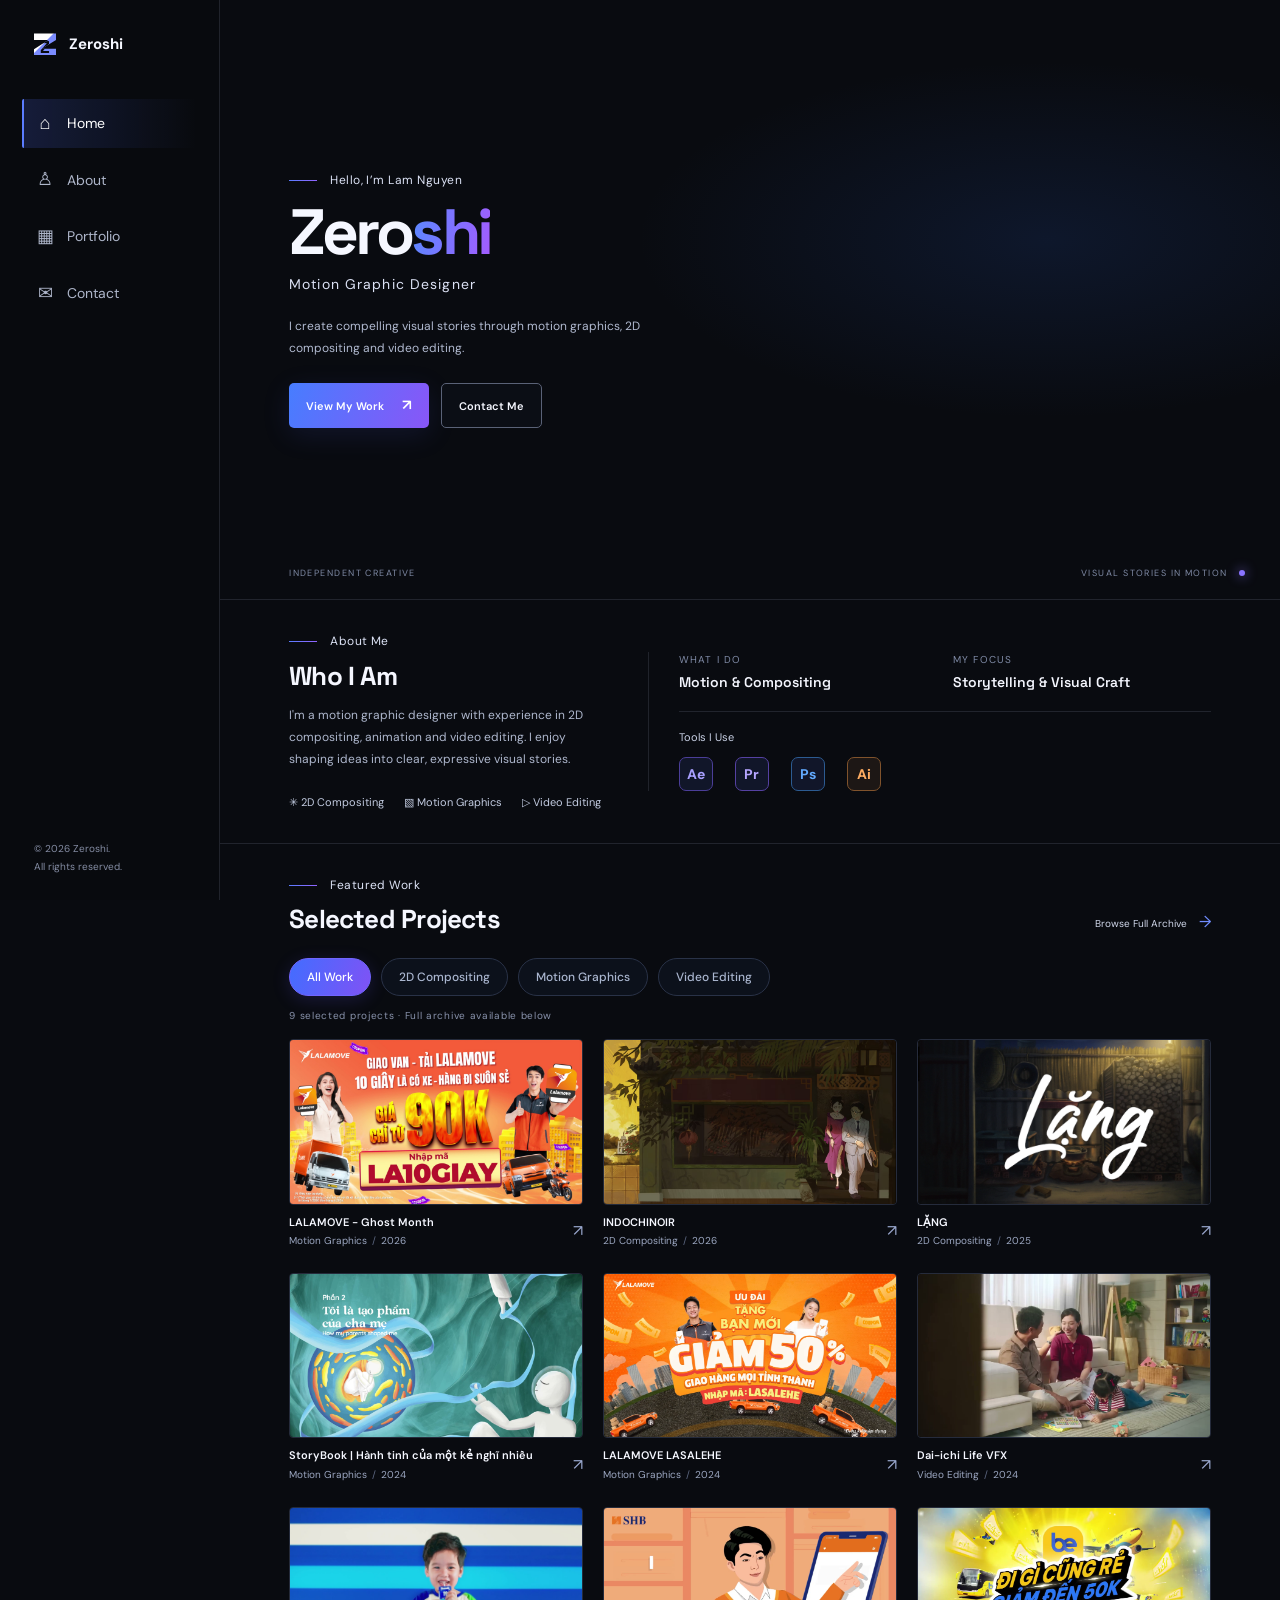
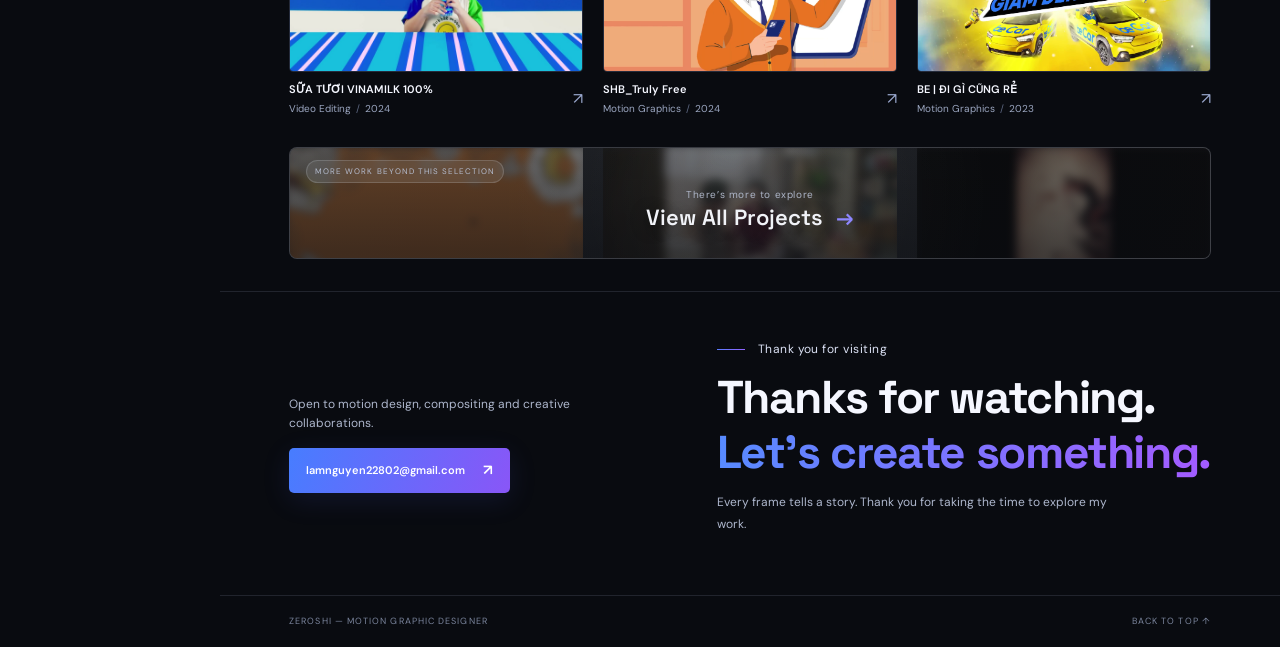
==== index.html @ 68fe48af "Remove cursor agents page-build effect Co-Authored-By: Claude Opus 5.5 <noreply@anthropic.com>" ====
<!DOCTYPE html>
<html lang="en">
<head>
  <meta charset="UTF-8">
  <meta name="viewport" content="width=device-width,initial-scale=1.0">
  <meta name="theme-color" content="#090b10">
  <meta name="description" content="Zeroshi — Motion Graphic Designer portfolio featuring 2D Compositing, Motion Graphics and Video Editing.">
  <title>Zeroshi — Motion Graphic Designer</title>
  <link rel="icon" href="assets/favicon.svg" type="image/svg+xml">
  <link rel="preconnect" href="https://fonts.googleapis.com">
  <link rel="preconnect" href="https://fonts.gstatic.com" crossorigin>
  <link href="https://fonts.googleapis.com/css2?family=DM+Sans:wght@400;500;600;700&family=Space+Grotesk:wght@400;500;600;700&display=swap" rel="stylesheet">
  <link rel="stylesheet" href="styles.css?v=20261022-4">
</head>
<body>
  <div class="site-shell">
    <aside class="sidebar">
      <a class="brand" href="#home" aria-label="Zeroshi home"><span class="brand-mark">Z</span><span id="brand-name">Zeroshi</span></a>
      <nav class="nav" aria-label="Main navigation">
        <a class="nav-link active" href="#home"><span class="nav-icon" aria-hidden="true">⌂</span>Home</a>
        <a class="nav-link" href="#about"><span class="nav-icon" aria-hidden="true">♙</span>About</a>
        <a class="nav-link" href="#portfolio"><span class="nav-icon" aria-hidden="true">▦</span>Portfolio</a>
        <a class="nav-link" href="#contact"><span class="nav-icon" aria-hidden="true">✉</span>Contact</a>
      </nav>
      <div class="sidebar-bottom"><small>© <span id="year">2026</span> Zeroshi.<br>All rights reserved.</small></div>
    </aside>
    <main>
      <section class="hero" id="home">
        <video class="hero-showreel" autoplay muted loop playsinline preload="metadata" aria-hidden="true">
          <source src="assets/portfolio-showreel.mp4" type="video/mp4">
        </video>
        <div class="hero-content">
          <p class="eyebrow"><span></span><span id="hero-greeting">Hello, I’m Lam Nguyen</span></p>
          <h1>Zero<span>shi</span></h1>
          <p class="hero-role" id="hero-role">Motion Graphic Designer</p>
          <p class="hero-copy" id="hero-copy">I create compelling visual stories through motion graphics, 2D compositing and video editing.</p>
          <div class="hero-actions"><a class="button button-primary" href="#portfolio">View My Work <span>↗</span></a><a class="button button-ghost" href="#contact">Contact Me</a></div>
        </div>
        <div class="hero-footer"><span>INDEPENDENT CREATIVE</span><span>VISUAL STORIES IN MOTION <i></i></span></div>
      </section>
      <section class="about section-pad" id="about">
        <div class="about-intro"><p class="eyebrow"><span></span>About Me</p><h2>Who I Am</h2>
          <p>I'm a motion graphic designer with experience in 2D compositing, animation and video editing. I enjoy shaping ideas into clear, expressive visual stories.</p>
          <div class="services"><span>✳ 2D Compositing</span><span>▧ Motion Graphics</span><span>▷ Video Editing</span></div>
        </div>
        <div class="about-details">
          <div class="about-facts"><div><small>WHAT I DO</small><strong>Motion &amp; Compositing</strong></div><div><small>MY FOCUS</small><strong>Storytelling &amp; Visual Craft</strong></div></div>
          <div class="tools"><p>Tools I Use</p><div class="tool-list"><span class="tool ae" title="After Effects">Ae</span><span class="tool pr" title="Premiere Pro">Pr</span><span class="tool ps" title="Photoshop">Ps</span><span class="tool ai" title="Illustrator">Ai</span></div></div>
        </div>
      </section>
      <section class="portfolio section-pad" id="portfolio">
        <div class="section-heading"><div><p class="eyebrow"><span></span>Featured Work</p><h2>Selected Projects</h2></div><a class="text-link" href="all-projects.html" target="_blank" rel="noopener">Browse Full Archive <span>→</span></a></div>
        <div class="portfolio-filters" role="group" aria-label="Filter portfolio projects">
          <button class="filter-btn active" type="button" data-filter="all" aria-pressed="true">All Work</button>
          <button class="filter-btn" type="button" data-filter="compositing" aria-pressed="false">2D Compositing</button>
          <button class="filter-btn" type="button" data-filter="motion" aria-pressed="false">Motion Graphics</button>
          <button class="filter-btn" type="button" data-filter="editing" aria-pressed="false">Video Editing</button>
        </div>
        <p class="project-count" id="project-count" role="status" aria-live="polite"></p>
        <div class="project-grid" id="project-list"></div>
        <p class="empty-projects" id="empty-projects" hidden>No projects in this category yet.</p>
        <a class="archive-teaser" href="all-projects.html" target="_blank" rel="noopener" aria-label="Open the complete project archive in a new tab">
          <span class="archive-teaser-kicker">More work beyond this selection</span>
          <span class="archive-teaser-grid" aria-hidden="true">
            <span class="archive-teaser-card"><img src="assets/project-10.jpg" alt=""></span>
            <span class="archive-teaser-card"><img src="assets/project-11.jpg" alt=""></span>
            <span class="archive-teaser-card"><img src="assets/project-12-frame.png" alt=""></span>
          </span>
          <span class="archive-teaser-overlay">
            <small>There’s more to explore</small>
            <strong>View All Projects <span>→</span></strong>
          </span>
        </a>
      </section>
      <section class="contact section-pad" id="contact">
        <div class="contact-side"><p>Open to motion design, compositing and creative collaborations.</p><a id="contact-action" class="button button-primary" href="mailto:your-email@example.com" hidden>Get in touch <span>↗</span></a><p id="contact-placeholder" class="contact-placeholder">Contact email will appear here once added in <code>projects.js</code>.</p></div>
        <div><p class="eyebrow"><span></span>Thank you for visiting</p><h2>Thanks for watching.<br><span>Let's create something.</span></h2><p class="outro-line">Every frame tells a story. Thank you for taking the time to explore my work.</p></div>
      </section>
      <footer class="main-footer"><span>ZEROSHI — MOTION GRAPHIC DESIGNER</span><a href="#home">BACK TO TOP ↑</a></footer>
    </main>
  </div>

  <dialog class="project-modal" id="project-modal" aria-labelledby="modal-title" aria-describedby="modal-description">
    <div class="modal-inner">
      <div class="modal-top"><span class="modal-overline" id="modal-category">SELECTED WORK</span><button class="modal-close" type="button" id="modal-close" aria-label="Close project details">✕</button></div>
      <h2 id="modal-title">Project title</h2>
      <p class="modal-description" id="modal-description"></p>
      <div class="modal-video" id="modal-video"></div>
      <div class="modal-details"><div><small>YEAR</small><span id="modal-year"></span></div><div><small>SOFTWARE</small><span id="modal-tools"></span></div><div><small>CATEGORY</small><span id="modal-category-detail"></span></div></div>
      <button type="button" class="modal-return" id="modal-return">← Back to projects</button>
    </div>
  </dialog>
  <script src="projects.js?v=20261117-3"></script>
  <script src="script.js?v=20261117-1"></script>
</body>
</html>
---- styles.css ----
/* ZERO SHI PORTFOLIO — edit colors and layout here */
:root{--bg:#090b10;--panel:#0d1017;--text:#f5f7ff;--muted:#a4acc1;--line:rgba(190,202,235,.13);--blue:#5b7cff;--purple:#9164ff;--content:1160px}
*{box-sizing:border-box}html{scroll-behavior:smooth;scroll-padding-top:24px}body{margin:0;background:var(--bg);color:var(--text);font-family:"DM Sans",sans-serif;font-size:14px;line-height:1.65}a{color:inherit;text-decoration:none}.site-shell{min-height:100vh}.sidebar{position:fixed;z-index:10;inset:0 auto 0 0;width:220px;background:#080a0e;border-right:1px solid var(--line);display:flex;flex-direction:column;padding:28px 22px 24px}.brand{display:flex;align-items:center;gap:13px;font-size:15px;font-weight:700;padding:4px 12px 42px}.brand-mark{display:grid;place-items:center;width:22px;height:22px;background:linear-gradient(135deg,#fff 0 45%,#7b8cff 46%);color:#080a0e;font-family:"Space Grotesk";font-weight:700;font-size:17px;clip-path:polygon(0 0,100% 0,100% 30%,35% 70%,100% 70%,100% 100%,0 100%,0 72%,65% 30%,0 30%)}.nav{display:grid;gap:7px}.nav-link{display:flex;align-items:center;gap:14px;padding:10px 13px;border-left:2px solid transparent;color:#aeb6ca;border-radius:2px;transition:.2s}.nav-link:hover,.nav-link.active{color:#fff;background:linear-gradient(90deg,rgba(81,112,255,.18),transparent);border-left-color:var(--blue)}.nav-icon{width:16px;text-align:center;font-size:18px}.sidebar-bottom{margin-top:auto}.socials{display:flex;gap:20px;padding:0 12px 24px;font-size:17px;color:#c8cde0}.socials a:hover{color:var(--blue)}.sidebar-bottom small{display:block;color:#858da4;font-size:10px;line-height:1.8;padding:0 12px}.site-shell main{margin-left:220px;min-width:0}.hero{position:relative;min-height:370px;height:min(68vh,610px);max-height:600px;overflow:hidden;border-bottom:1px solid var(--line);display:flex;align-items:center;padding:60px max(5.4vw,40px)}.hero:before{content:"";position:absolute;inset:0;background:radial-gradient(ellipse at 78% 40%,rgba(35,73,154,.2),transparent 35%),linear-gradient(90deg,#090b10 0%,rgba(9,11,16,.94) 38%,rgba(9,11,16,.3) 100%),linear-gradient(0deg,rgba(9,11,16,.5),transparent 55%);z-index:1}.hero-showreel{position:absolute;z-index:0;inset:0;width:100%;height:100%;object-fit:cover;object-position:center;pointer-events:none}.hero-content{position:relative;z-index:2;width:min(550px,70%)}.eyebrow{display:flex;align-items:center;gap:13px;text-transform:none;letter-spacing:.04em;color:#dce2f5;font-size:12px;margin:0 0 9px}.eyebrow>span{display:inline-block;width:28px;height:1px;background:linear-gradient(90deg,var(--blue),var(--purple))}.hero h1{font:700 clamp(48px,5vw,76px)/1.02 "Space Grotesk",sans-serif;letter-spacing:-.055em;margin:0 0 8px}.hero h1 span,.contact h2 span{background:linear-gradient(100deg,#568bff,#a45bff);-webkit-background-clip:text;background-clip:text;color:transparent}.hero-role{font-size:14px;letter-spacing:.08em;margin:0 0 20px;color:#dce2f5}.hero-role b{font-weight:400;color:#707b9a;padding:0 7px}.hero-copy{max-width:360px;color:#b1bad0;font-size:12px;line-height:1.8;margin:0 0 24px}.hero-actions{display:flex;gap:12px;flex-wrap:wrap}.button{display:inline-flex;align-items:center;gap:18px;justify-content:center;padding:10px 17px;border-radius:5px;font-size:11px;font-weight:600;transition:transform .2s,filter .2s}.button:hover{transform:translateY(-2px);filter:brightness(1.15)}.button-primary{background:linear-gradient(110deg,#477dff,#8956f7);color:white;box-shadow:0 7px 28px #4c63ed20}.button-ghost{border:1px solid #5a6277;background:#0b0e15}.button span{font-size:15px}.hero-note{position:absolute;right:-min(24vw,300px);top:12%;font:italic 28px/1.1 "Space Grotesk";color:#aabce8;transform:rotate(-9deg);opacity:.8;text-shadow:0 0 30px #577eff}.hero-footer{position:absolute;z-index:2;bottom:18px;left:max(5.4vw,40px);right:35px;display:flex;justify-content:space-between;font-size:9px;letter-spacing:.16em;color:#7f8aa5}.hero-footer i{display:inline-block;width:6px;height:6px;border-radius:50%;background:#8a74ff;margin-left:8px;box-shadow:0 0 12px #8a74ff}
.section-pad{padding:32px max(5.4vw,40px);border-bottom:1px solid var(--line)}.about{display:grid;grid-template-columns:.9fr 1.6fr;gap:42px;align-items:center}.section-pad h2{font:700 26px/1.2 "Space Grotesk";letter-spacing:-.03em;margin:0 0 12px}.about-intro>p:not(.eyebrow){max-width:390px;color:#aeb7cd;font-size:12px;line-height:1.85;margin:0}.services{display:flex;gap:20px;flex-wrap:wrap;margin-top:22px;color:#c2cbe0;font-size:11px}.services span{white-space:nowrap}.about-details{border-left:1px solid var(--line);padding-left:30px}.stats{display:grid;grid-template-columns:repeat(3,1fr);gap:18px;padding:0 0 25px;border-bottom:1px solid var(--line)}.stats>div{display:flex;flex-direction:column;border-right:1px solid var(--line);padding-left:5px}.stats>div:last-child{border:0}.stats strong{font:700 22px/1.25 "Space Grotesk"}.stats strong span{color:#8c79ff}.stats small{color:#a6afc5;font-size:10px;margin-top:3px}.tools{padding-top:16px}.tools p{margin:0 0 11px;font-size:11px;color:#c9d1e5}.tool-list{display:flex;gap:22px;align-items:center}.tool{display:grid;place-items:center;width:34px;height:34px;border:1px solid #39405b;border-radius:7px;font-weight:700;font-size:14px;background:#111629}.ae{color:#a9a0ff;border-color:#4b3e98}.pr{color:#b6a6ff;border-color:#5541a2}.ps{color:#62aaff;border-color:#2c5b91}.ai{color:#ffad62;border-color:#80532c;background:#1d1715}.figma{color:#64e0b6;border-color:#4b4f5f;background:#13151b}.section-heading{display:flex;justify-content:space-between;align-items:end;margin-bottom:10px}.section-heading h2{margin-bottom:0}.text-link{font-size:10px;color:#d1d8eb;white-space:nowrap}.text-link span{color:#718dff;margin-left:9px;font-size:16px}.project-grid{display:grid;grid-template-columns:repeat(3,minmax(0,1fr));gap:20px}.project-card{min-width:0}.project-image{height:clamp(110px,13vw,175px);overflow:hidden;border:1px solid #252b3b;border-radius:4px;background:#121725}.project-image img{display:block;width:100%;height:100%;object-fit:cover;transition:transform .5s,filter .4s}.project-card:hover .project-image img{transform:scale(1.05);filter:brightness(1.15)}.project-meta{display:flex;justify-content:space-between;align-items:center;padding-top:8px}.project-meta h3{font-size:11px;font-weight:600;margin:0 0 2px}.project-meta p{font-size:10px;color:#9ca7c1;margin:0}.project-meta p span{padding:0 5px;color:#5d6780}.arrow{font-size:16px;color:#9aa8ce}.recent-heading{display:flex;justify-content:space-between;align-items:center;margin:25px 0 12px;padding-top:18px;border-top:1px solid var(--line)}.recent-heading h3{font:600 15px "Space Grotesk";margin:0}.recent-heading>span{font-size:9px;letter-spacing:.12em;color:#78839e}.mini-grid{display:grid;grid-template-columns:repeat(3,minmax(0,1fr));gap:20px}.mini-card{display:block;overflow:hidden;border:1px solid #202638;border-radius:4px;background:#0b0e14}.mini-card img{display:block;width:100%;aspect-ratio:2/1;object-fit:cover;transition:transform .4s}.mini-card:hover img{transform:scale(1.04)}.mini-card>span{display:flex;justify-content:space-between;padding:9px 10px;font-size:10px;color:#c6cde0}.mini-card b{color:#8c9cff;font-weight:400}.process{background:linear-gradient(110deg,#0b0e15,#0a0c12)}.process h2{font-size:30px;margin-bottom:25px}.process-grid{display:grid;grid-template-columns:repeat(3,1fr);gap:18px}.process-grid article{padding:17px;border:1px solid var(--line);background:#0c1018;border-radius:5px}.process-grid article>span{font:600 12px "Space Grotesk";color:#7e8fff}.process-grid h3{font:600 16px "Space Grotesk";margin:8px 0}.process-grid p{font-size:11px;color:#9fa9c0;line-height:1.8;margin:0}.contact{display:flex;justify-content:space-between;gap:35px;align-items:center;padding-top:48px;padding-bottom:48px}.contact h2{font-size:clamp(30px,4vw,46px);margin:10px 0 0}.contact-side{max-width:290px;display:flex;flex-direction:column;align-items:flex-start;gap:14px}.contact-side p{color:#aeb7cd;font-size:12px;margin:0}.contact-side small{font-size:9px;color:#747e96}.main-footer{display:flex;justify-content:space-between;padding:18px max(5.4vw,40px);font-size:9px;letter-spacing:.12em;color:#7b859d}.main-footer a:hover{color:#fff}
@media(min-width:1500px){.hero{padding-left:8vw}.section-pad{padding-left:8vw;padding-right:8vw}.hero-footer{left:8vw}.project-image{height:190px}}
@media(max-width:1000px){.sidebar{width:180px;padding:24px 14px}.site-shell main{margin-left:180px}.hero{padding-left:38px;padding-right:30px}.section-pad{padding-left:38px;padding-right:30px}.about{grid-template-columns:1fr;gap:26px}.about-details{border-left:0;border-top:1px solid var(--line);padding:22px 0 0}.hero-note{right:0;font-size:22px}.project-grid,.mini-grid{gap:12px}.hero-footer{left:38px}}
@media(max-width:700px){.sidebar{position:sticky;top:0;width:100%;height:auto;inset:auto;display:flex;flex-direction:row;align-items:center;justify-content:space-between;padding:10px 16px;border-right:0;border-bottom:1px solid var(--line)}.brand{padding:0;font-size:13px}.nav{display:flex;gap:2px}.nav-link{padding:8px;border-left:0;font-size:0;gap:0}.nav-link .nav-icon{font-size:17px}.sidebar-bottom{display:none}.site-shell main{margin-left:0}.hero{height:540px;min-height:500px;padding:45px 24px;align-items:flex-start}.hero-art{inset:15% 0 0 0;background-position:58% center;opacity:.55}.hero:before{background:linear-gradient(180deg,#090b10 0%,rgba(9,11,16,.92) 36%,rgba(9,11,16,.25) 100%)}.hero-content{width:100%;padding-top:30px}.hero h1{font-size:54px}.hero-copy{max-width:330px}.hero-note{top:auto;right:24px;bottom:65px;font-size:20px}.hero-footer{left:24px;right:24px;font-size:8px;letter-spacing:.08em}.section-pad{padding:28px 22px}.section-pad h2{font-size:24px}.stats{gap:8px}.stats strong{font-size:19px}.stats small{font-size:9px}.tool-list{gap:13px}.project-grid{grid-template-columns:1fr;gap:22px}.project-image{height:auto;aspect-ratio:2/1}.mini-grid{grid-template-columns:repeat(2,minmax(0,1fr));gap:12px}.mini-card:last-child{display:none}.process-grid{grid-template-columns:1fr;gap:10px}.process-grid article{padding:14px}.contact{align-items:flex-start;flex-direction:column;gap:22px}.contact h2{font-size:36px}.main-footer{padding:16px 22px;font-size:8px}.recent-heading>span{font-size:8px}.services{gap:13px}}


/* Zero Shi 2026 enhancements: project filters, modal and responsive layout */
.hero .eyebrow>span:first-child {flex:0 0 28px}
.hero .eyebrow>span#hero-greeting {background:none;width:auto;height:auto;display:inline;color:#dce2f5}
.about-facts {display:grid;grid-template-columns:1fr 1fr;gap:16px;padding-bottom:20px;border-bottom:1px solid var(--line)}
.about-facts div {display:flex;flex-direction:column;gap:5px}
.about-facts small {font-size:10px;color:#7f8aa5;letter-spacing:.12em}
.about-facts strong {font:600 14px "Space Grotesk",sans-serif}
.portfolio-filters {display:flex;align-items:center;flex-wrap:wrap;gap:10px;margin:22px 0 12px}
.portfolio-filters .filter-btn {appearance:none;display:inline-flex;align-items:center;justify-content:center;padding:10px 17px;border:1px solid #293247;border-radius:999px;background:rgba(15,20,32,.72);color:#aab6cf;font:500 12px "DM Sans",sans-serif;cursor:pointer;transition:background .25s,color .25s,border-color .25s,transform .2s,box-shadow .2s}
.portfolio-filters .filter-btn:hover{color:white;border-color:#6862c9;background:#171b2b;transform:translateY(-1px)}
.portfolio-filters .filter-btn.active{color:white;border-color:#7165ff;background:linear-gradient(110deg,#426dff,#8052f5);box-shadow:0 4px 18px rgba(100,83,255,.18)}
:focus-visible{outline:2px solid #a69bff;outline-offset:4px}
.project-count{margin:0 0 15px;font-size:10px;color:#8993ac;letter-spacing:.07em}
#project-list{display:grid;grid-template-columns:repeat(3,minmax(0,1fr));gap:24px 20px;align-items:start}
.project-card{display:block;width:100%;min-width:0;border:0;padding:0;background:none;color:inherit;text-align:left;cursor:pointer;font:inherit}
.project-card[hidden], [hidden] {display:none!important}
.project-image{height:auto;aspect-ratio:16/9}
.project-meta h3{transition:color .2s}
.project-card:hover .project-meta h3{color:#ac9cff}
.empty-projects{margin:20px 0;color:#aab6cf}
.outro-line{font-size:12px;color:#aeb7cd;max-width:420px;line-height:1.8}
.contact-placeholder{font-size:11px;color:#8993ac}
.contact-placeholder code{color:#bcb5ff}
body.modal-open {overflow:hidden}
.project-modal{width:min(960px,calc(100vw - 32px));max-width:960px;max-height:min(92dvh,1000px);padding:0;border:1px solid #323b55;border-radius:12px;background:#0b0e16;color:#f4f5ff;box-shadow:0 30px 100px rgba(0,0,0,.6);overflow:auto}
.project-modal::backdrop{background:rgba(3,5,11,.85);backdrop-filter:blur(8px)}
.modal-inner{padding:clamp(20px,4vw,40px)}
.modal-top{display:flex;align-items:center;justify-content:space-between;gap:15px}
.modal-overline{font:600 11px "DM Sans",sans-serif;color:#9d8aff;letter-spacing:.15em;text-transform:uppercase}
.modal-close{display:grid;place-items:center;width:38px;height:38px;border:1px solid #323c56;border-radius:50%;background:#141a29;color:#e7eaff;cursor:pointer}
.project-modal h2{font:700 clamp(28px,4vw,48px)/1.15 "Space Grotesk",sans-serif;letter-spacing:-.035em;margin:14px 0 8px}
.modal-description{font-size:13px;line-height:1.8;color:#aeb7cd;max-width:750px;margin:0 0 22px;white-space:pre-line}
.modal-video{width:100%;aspect-ratio:16/9;background:#111625;border:1px solid #2a3247;border-radius:7px;overflow:hidden;display:grid;place-items:center}
.modal-video iframe{width:100%;height:100%;border:0;display:block}
.modal-video.has-breakdown{aspect-ratio:auto;background:transparent;border:0;border-radius:0;overflow:visible;display:flex;flex-direction:column;align-items:stretch;gap:28px}
.video-section{width:100%;display:flex;flex-direction:column;gap:10px}
.video-section-label{display:flex;align-items:center;gap:12px;color:#e8eaff;font:600 11px "DM Sans",sans-serif;letter-spacing:.14em;text-transform:uppercase}
.video-section-label::after{content:"";height:1px;flex:1;background:#2a3247}
.video-section-frame{width:100%;aspect-ratio:16/9;background:#111625;border:1px solid #2a3247;border-radius:7px;overflow:hidden;display:grid;place-items:center}
.video-section-frame iframe{width:100%;height:100%;border:0;display:block}
.video-empty{padding:30px;text-align:center;max-width:440px;color:#aeb7cd;font-size:13px;line-height:1.7}
.video-empty strong{display:block;color:#f2f4ff;font:600 18px "Space Grotesk";margin-bottom:9px}
.video-section-frame.is-placeholder{aspect-ratio:auto;min-height:clamp(170px,22vw,230px);background:radial-gradient(circle at 50% 50%,rgba(125,103,255,.15),transparent 58%),#111625;border-color:rgba(148,130,255,.46)}
.video-section-frame.is-placeholder .video-empty{max-width:none;line-height:1}
.video-section-frame.is-placeholder .video-empty strong{margin:0;color:#bfaeff;font-size:clamp(25px,3vw,38px);font-weight:700;letter-spacing:.045em;text-shadow:0 0 18px rgba(126,101,255,.62),0 0 38px rgba(74,168,255,.25)}
.contact-action-highlight{animation:contact-action-pulse 1.45s ease-out}
@keyframes contact-action-pulse{0%{transform:scale(1);box-shadow:0 7px 28px #4c63ed20}30%{transform:scale(1.07);filter:brightness(1.35);box-shadow:0 0 0 7px rgba(139,99,255,.18),0 0 34px rgba(91,124,255,.72)}70%{transform:scale(1.025);box-shadow:0 0 0 3px rgba(139,99,255,.08),0 0 22px rgba(145,100,255,.42)}100%{transform:scale(1);box-shadow:0 7px 28px #4c63ed20}}
.modal-details{display:grid;grid-template-columns:repeat(3,minmax(0,1fr));gap:12px;margin-top:24px;padding-top:20px;border-top:1px solid #2a3247}
.modal-details div{display:flex;flex-direction:column;gap:7px;min-width:0}.modal-details small{font-size:10px;letter-spacing:.14em;color:#7987a8}.modal-details span{font-size:12px;color:#e2e6f7}
.modal-return{margin-top:24px;padding:10px 0;background:none;border:0;color:#a4aeff;font:600 12px "DM Sans";cursor:pointer}
.modal-return:hover{color:white}
@media(max-width:1000px){#project-list{grid-template-columns:repeat(2,minmax(0,1fr))}}
@media(max-width:700px){#project-list{grid-template-columns:1fr;gap:22px}.portfolio-filters{gap:8px}.portfolio-filters .filter-btn{padding:9px 13px;font-size:11px}.about-facts{grid-template-columns:1fr}.modal-details{grid-template-columns:1fr 1fr}.hero{min-height:490px}.hero-content{padding-top:35px}.section-heading{align-items:center;gap:12px}.text-link{font-size:9px}.contact h2{font-size:clamp(28px,8vw,36px)}}
@media(prefers-reduced-motion:reduce){html{scroll-behavior:auto}*,*::before,*::after{transition-duration:.01ms!important;animation-duration:.01ms!important}}

/* Full project archive */
.archive-main{min-height:100vh}
.archive-hero{position:relative;overflow:hidden;padding-top:64px;padding-bottom:46px;background:radial-gradient(circle at 78% 5%,rgba(83,103,230,.2),transparent 34%),linear-gradient(135deg,#0b0e16,#090b10)}
.archive-hero::before{content:"";position:absolute;z-index:1;inset:0;background:linear-gradient(90deg,rgba(6,8,14,.94) 0%,rgba(6,8,14,.78) 42%,rgba(6,8,14,.32) 100%),linear-gradient(0deg,rgba(7,9,15,.7),transparent 48%);pointer-events:none}
.archive-hero::after{content:"";position:absolute;right:-120px;top:-180px;width:520px;height:520px;border:1px solid rgba(130,145,230,.12);transform:rotate(24deg);pointer-events:none}
.archive-hero>*{position:relative;z-index:1}
.archive-showreel{position:absolute;z-index:0;inset:0;width:100%;height:100%;object-fit:cover;object-position:center;pointer-events:none}
.archive-hero-content{position:relative;z-index:2;max-width:720px}
.archive-hero h1{font:700 clamp(42px,6vw,72px)/1.05 "Space Grotesk",sans-serif;letter-spacing:-.05em;margin:8px 0 14px}
.archive-copy{max-width:590px;margin:0;color:#aeb7cd;font-size:13px;line-height:1.8}
.archive-back{display:inline-flex;align-items:center;justify-content:center;min-height:42px;margin-top:25px;padding:10px 17px;border:1px solid rgba(132,133,255,.5);border-radius:8px;background:linear-gradient(110deg,rgba(72,103,255,.2),rgba(137,86,247,.18));color:#d9dcff;font-size:13px;font-weight:700;letter-spacing:.01em;box-shadow:0 8px 24px rgba(69,74,180,.14);transition:color .2s,border-color .2s,background .2s,transform .2s,box-shadow .2s}
.archive-back:hover{color:#fff;border-color:#9d95ff;background:linear-gradient(110deg,rgba(72,103,255,.34),rgba(137,86,247,.3));transform:translateY(-2px);box-shadow:0 12px 30px rgba(69,74,180,.24)}
.archive-projects{border-bottom:0;padding-top:38px;padding-bottom:70px}
.archive-projects .section-heading{align-items:center;margin-bottom:0}
.archive-projects .section-heading p{margin:0;color:#8f99b1;font-size:12px}
@media(max-width:700px){.archive-hero{padding-top:42px;padding-bottom:34px}.archive-projects{padding-top:30px;padding-bottom:48px}.archive-projects .section-heading{align-items:flex-start;flex-direction:column}}

/* A visible preview of the complete archive below the nine selected projects */
.archive-teaser{position:relative;display:block;height:112px;margin-top:30px;overflow:hidden;border:1px solid rgba(220,224,235,.16);border-radius:8px;background:linear-gradient(115deg,rgba(247,248,250,.1) 0%,rgba(199,203,212,.08) 48%,rgba(241,242,245,.1) 100%);isolation:isolate;transition:border-color .25s,transform .25s,box-shadow .25s}
.archive-teaser:hover{border-color:rgba(255,255,255,.32);transform:translateY(-2px);box-shadow:0 18px 45px rgba(83,91,116,.16),0 0 0 1px rgba(255,255,255,.06)}
.archive-teaser-kicker{position:absolute;z-index:4;top:12px;left:16px;padding:4px 8px;border:1px solid rgba(220,224,235,.18);border-radius:999px;background:rgba(225,228,235,.1);color:#b5bdcf;font-size:8px;letter-spacing:.13em;text-transform:uppercase;backdrop-filter:blur(8px)}
.archive-teaser-grid{position:absolute;inset:0;display:grid;grid-template-columns:repeat(3,minmax(0,1fr));gap:20px;pointer-events:none}
.archive-teaser-card{display:block;overflow:hidden;background:transparent}
.archive-teaser-card img{display:block;width:100%;aspect-ratio:16/9;object-fit:cover;object-position:top;filter:blur(4px) brightness(.7) saturate(.78);transform:scale(1.035);opacity:.62;transition:filter .35s,transform .35s,opacity .35s}
.archive-teaser::after{content:"";position:absolute;z-index:2;inset:0;background:linear-gradient(180deg,rgba(9,11,16,.08),rgba(9,11,16,.42) 94%),radial-gradient(circle at 50% 42%,rgba(255,255,255,.06),transparent 52%);pointer-events:none}
.archive-teaser-overlay{position:absolute;z-index:3;inset:0;display:flex;flex-direction:column;align-items:center;justify-content:center;padding-top:12px;text-align:center;pointer-events:none}
.archive-teaser-overlay small{color:#aeb6c8;font-size:10px;letter-spacing:.06em}
.archive-teaser-overlay strong{font:600 clamp(17px,2vw,22px) "Space Grotesk",sans-serif;color:#f1f3f8;text-shadow:0 3px 18px rgba(0,0,0,.45)}
.archive-teaser-overlay strong span{display:inline-block;margin-left:7px;color:#8d86ff;transition:transform .25s}
.archive-teaser:hover .archive-teaser-card img{filter:blur(2px) brightness(.8) saturate(.9);transform:scale(1.015);opacity:.78}
.archive-teaser:hover .archive-teaser-overlay strong span{transform:translateX(5px)}
@media(max-width:1000px){.archive-teaser-grid{gap:12px}}
@media(max-width:700px){.archive-teaser{height:104px;margin-top:24px}.archive-teaser-grid{grid-template-columns:repeat(3,70%);gap:10px;transform:translateX(-55%)}.archive-teaser-kicker{top:9px;left:10px}.archive-teaser-overlay{padding:20px 12px 0}.archive-teaser-overlay small{font-size:9px}}
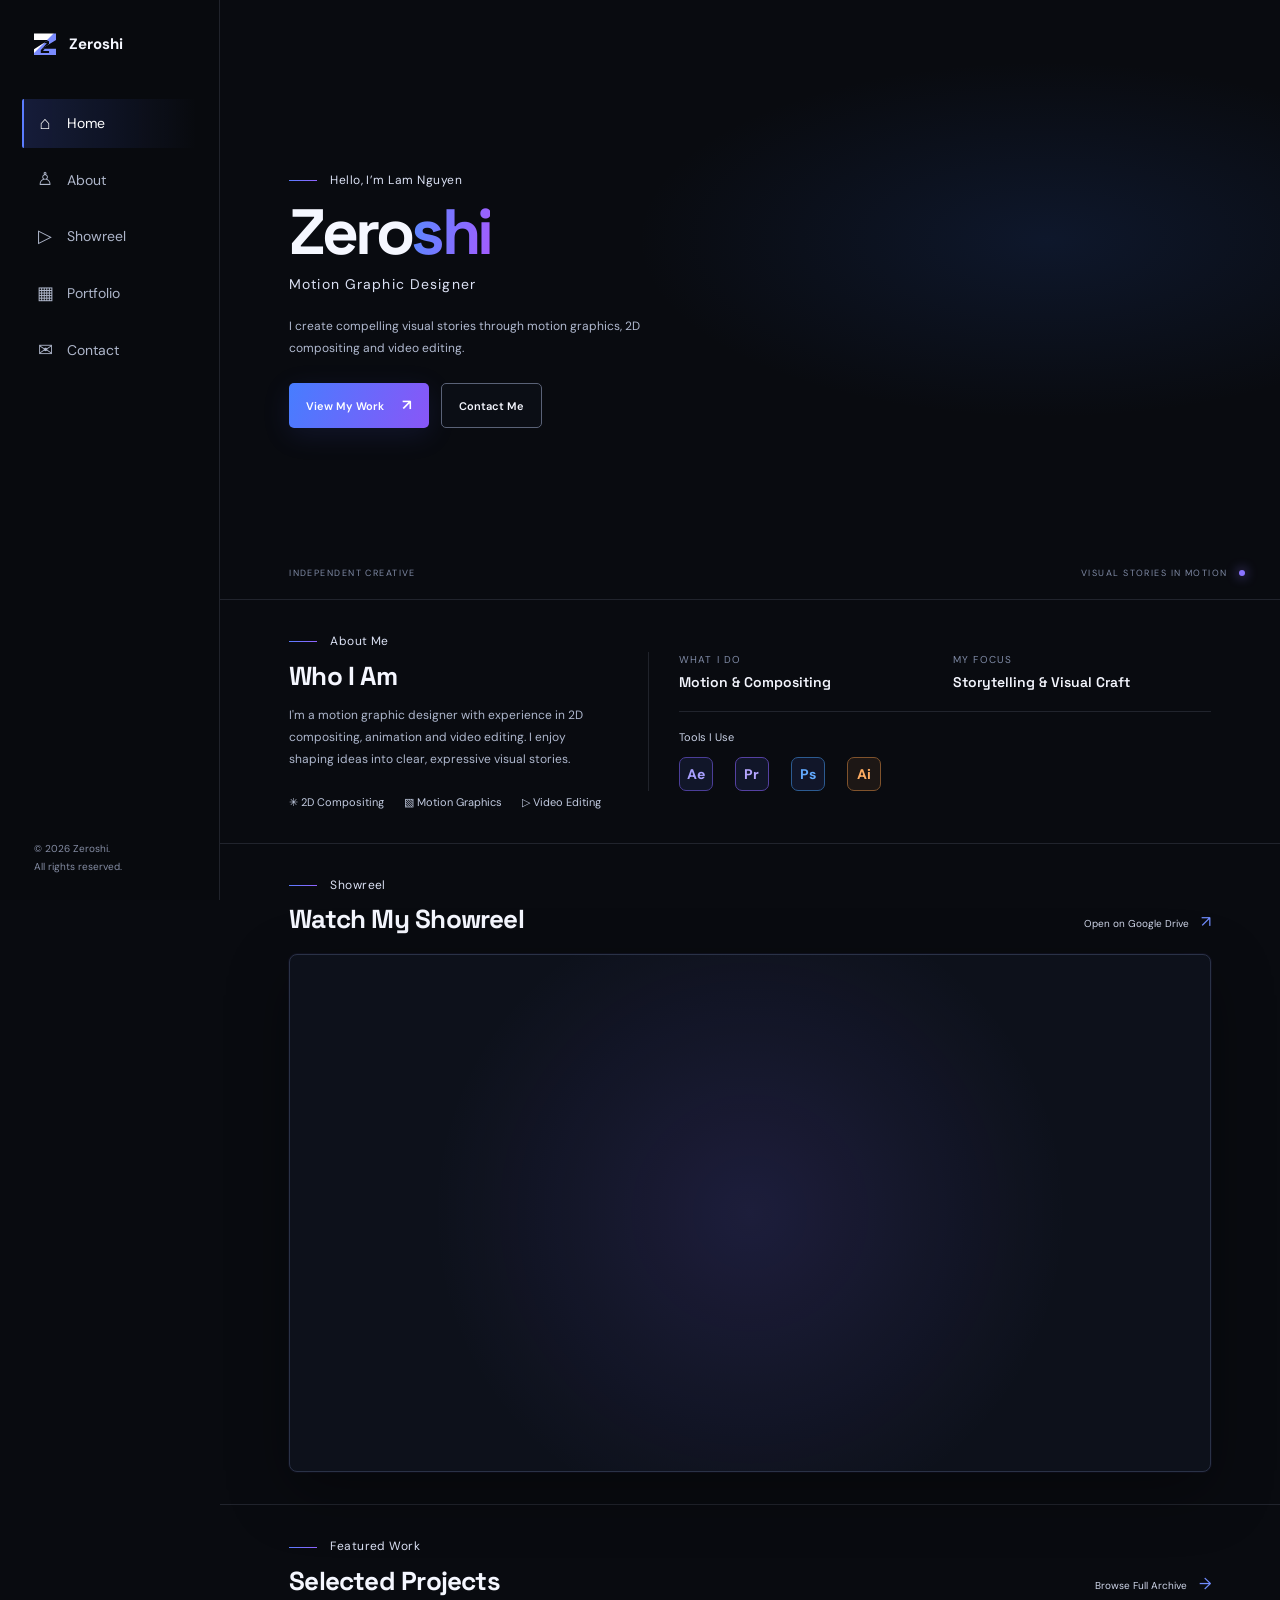
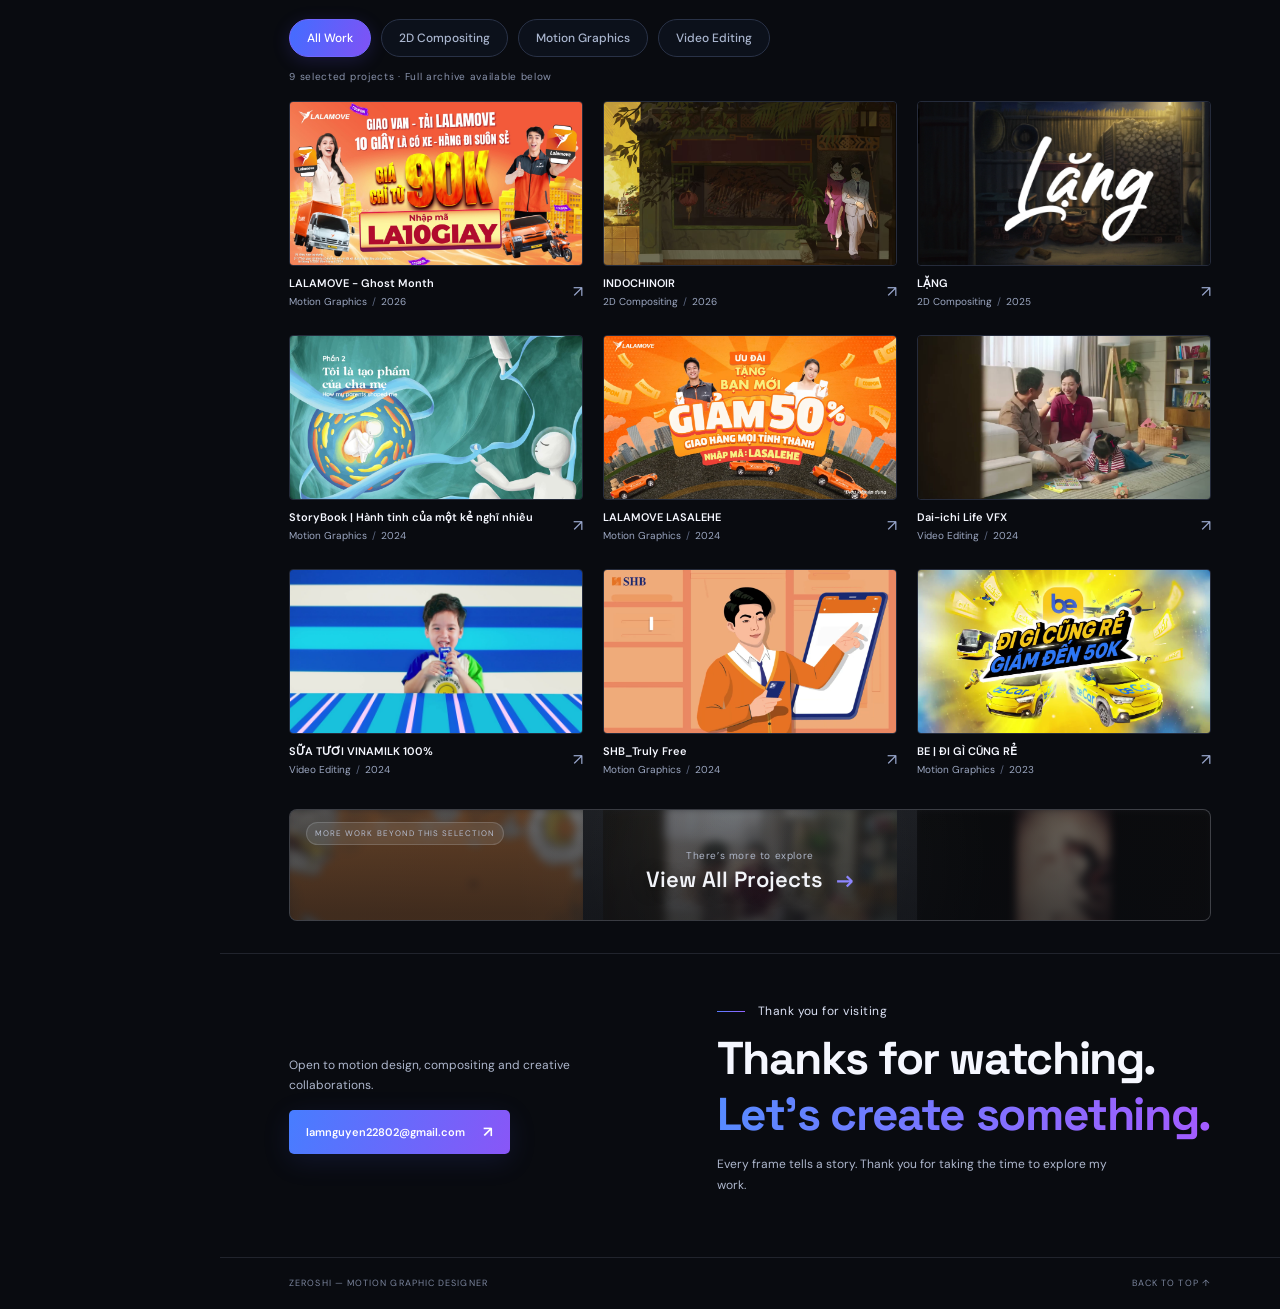
==== commit fb4ef9c8: "Add Showreel section between About and Portfolio Embeds the Google Drive showreel in a 16:9 frame an" ====
--- a/index.html
+++ b/index.html
@@ -10,7 +10,7 @@
   <link rel="preconnect" href="https://fonts.googleapis.com">
   <link rel="preconnect" href="https://fonts.gstatic.com" crossorigin>
   <link href="https://fonts.googleapis.com/css2?family=DM+Sans:wght@400;500;600;700&family=Space+Grotesk:wght@400;500;600;700&display=swap" rel="stylesheet">
-  <link rel="stylesheet" href="styles.css?v=20261022-4">
+  <link rel="stylesheet" href="styles.css?v=20261124-1">
 </head>
 <body>
   <div class="site-shell">
@@ -19,6 +19,7 @@
       <nav class="nav" aria-label="Main navigation">
         <a class="nav-link active" href="#home"><span class="nav-icon" aria-hidden="true">⌂</span>Home</a>
         <a class="nav-link" href="#about"><span class="nav-icon" aria-hidden="true">♙</span>About</a>
+        <a class="nav-link" href="#showreel"><span class="nav-icon" aria-hidden="true">▷</span>Showreel</a>
         <a class="nav-link" href="#portfolio"><span class="nav-icon" aria-hidden="true">▦</span>Portfolio</a>
         <a class="nav-link" href="#contact"><span class="nav-icon" aria-hidden="true">✉</span>Contact</a>
       </nav>
@@ -46,6 +47,12 @@
         <div class="about-details">
           <div class="about-facts"><div><small>WHAT I DO</small><strong>Motion &amp; Compositing</strong></div><div><small>MY FOCUS</small><strong>Storytelling &amp; Visual Craft</strong></div></div>
           <div class="tools"><p>Tools I Use</p><div class="tool-list"><span class="tool ae" title="After Effects">Ae</span><span class="tool pr" title="Premiere Pro">Pr</span><span class="tool ps" title="Photoshop">Ps</span><span class="tool ai" title="Illustrator">Ai</span></div></div>
+        </div>
+      </section>
+      <section class="showreel section-pad" id="showreel">
+        <div class="section-heading"><div><p class="eyebrow"><span></span>Showreel</p><h2>Watch My Showreel</h2></div><a class="text-link" href="https://drive.google.com/file/d/1GwfykyJIwiCD-qsKLDSw9cU-io-JeEik/view?usp=sharing" target="_blank" rel="noopener">Open on Google Drive <span>↗</span></a></div>
+        <div class="showreel-frame">
+          <iframe src="https://drive.google.com/file/d/1GwfykyJIwiCD-qsKLDSw9cU-io-JeEik/preview" title="Zeroshi showreel" loading="lazy" allow="autoplay; fullscreen; encrypted-media" allowfullscreen referrerpolicy="strict-origin-when-cross-origin"></iframe>
         </div>
       </section>
       <section class="portfolio section-pad" id="portfolio">
--- a/styles.css
+++ b/styles.css
@@ -95,3 +95,9 @@
 .archive-teaser:hover .archive-teaser-overlay strong span{transform:translateX(5px)}
 @media(max-width:1000px){.archive-teaser-grid{gap:12px}}
 @media(max-width:700px){.archive-teaser{height:104px;margin-top:24px}.archive-teaser-grid{grid-template-columns:repeat(3,70%);gap:10px;transform:translateX(-55%)}.archive-teaser-kicker{top:9px;left:10px}.archive-teaser-overlay{padding:20px 12px 0}.archive-teaser-overlay small{font-size:9px}}
+
+/* Showreel between About and Portfolio */
+.showreel .section-heading{margin-bottom:18px}
+.showreel-frame{position:relative;width:100%;aspect-ratio:16/9;overflow:hidden;border:1px solid #2a3247;border-radius:8px;background:radial-gradient(circle at 50% 50%,rgba(125,103,255,.14),transparent 60%),#0d111b;box-shadow:0 20px 60px rgba(0,0,0,.35),0 0 0 1px rgba(120,110,255,.06)}
+.showreel-frame iframe{position:absolute;inset:0;width:100%;height:100%;border:0;display:block}
+@media(max-width:700px){.showreel .section-heading{align-items:flex-start;flex-direction:column;gap:6px}}
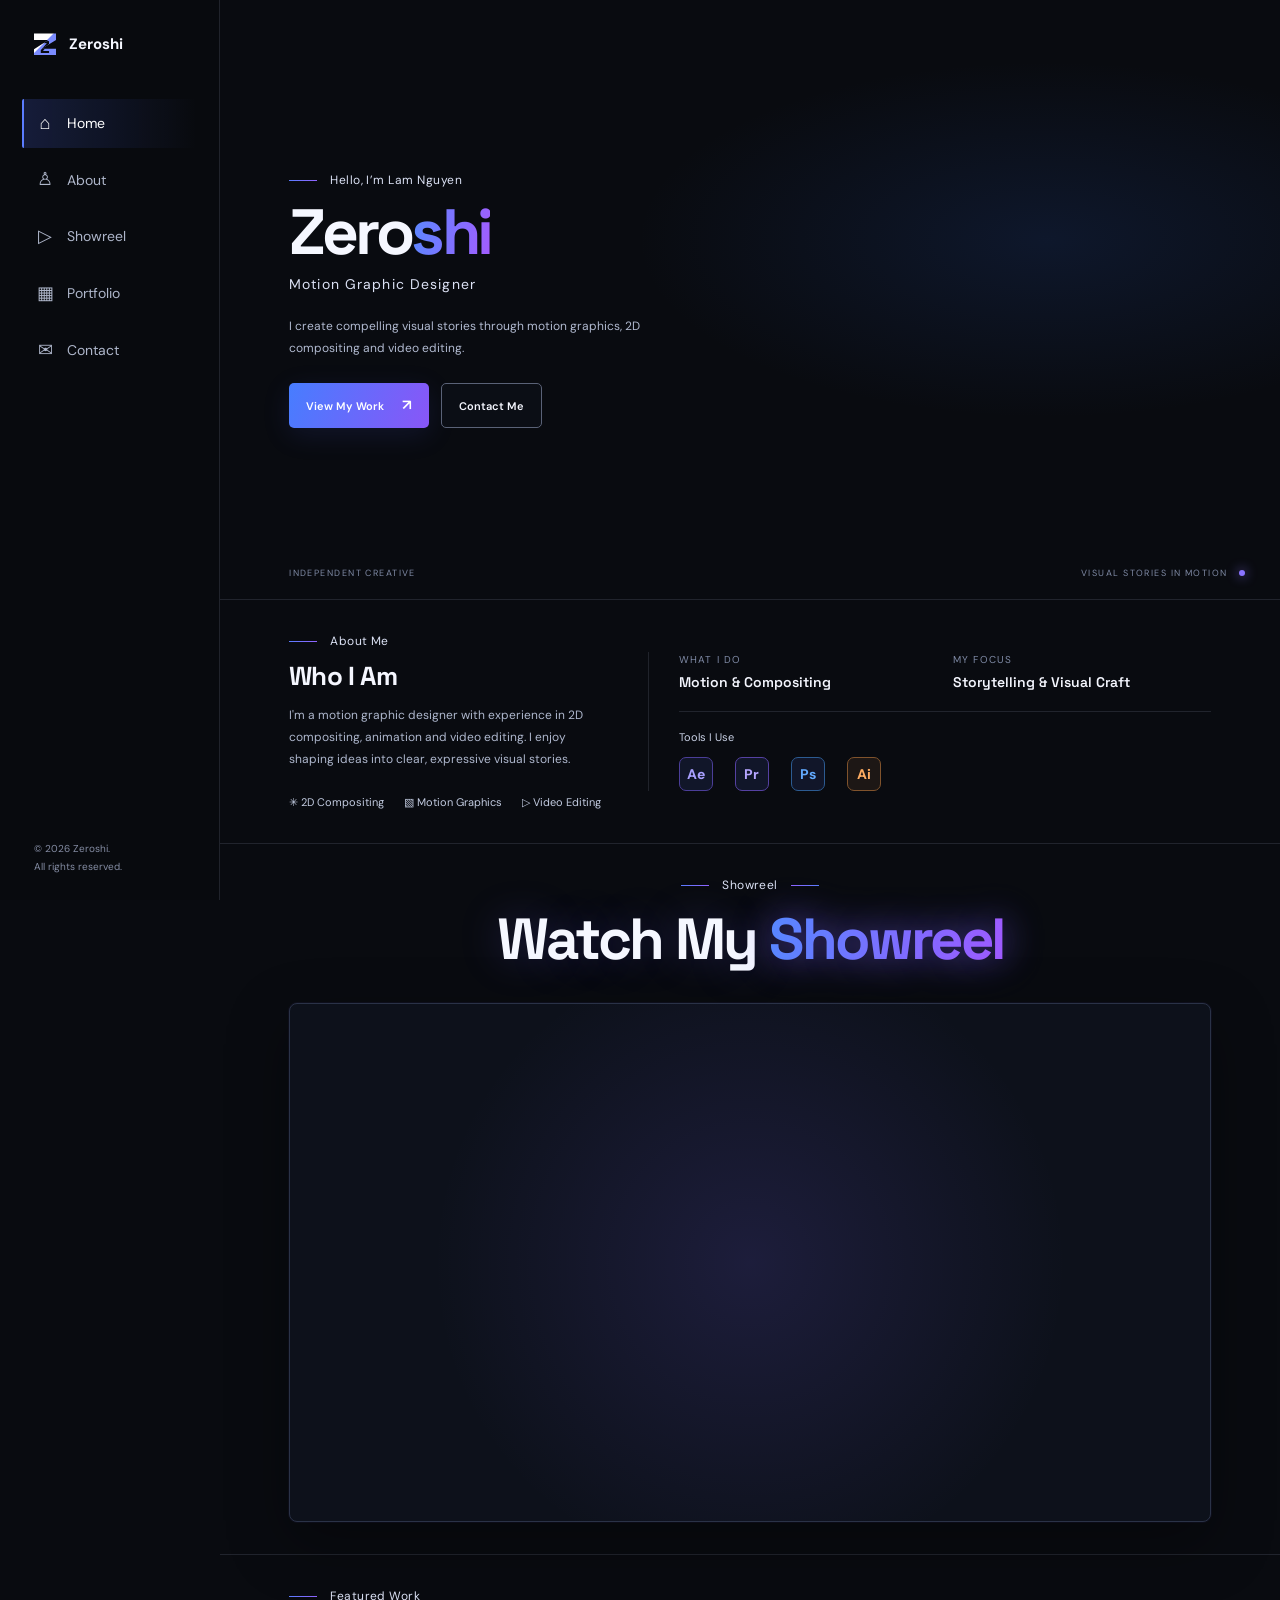
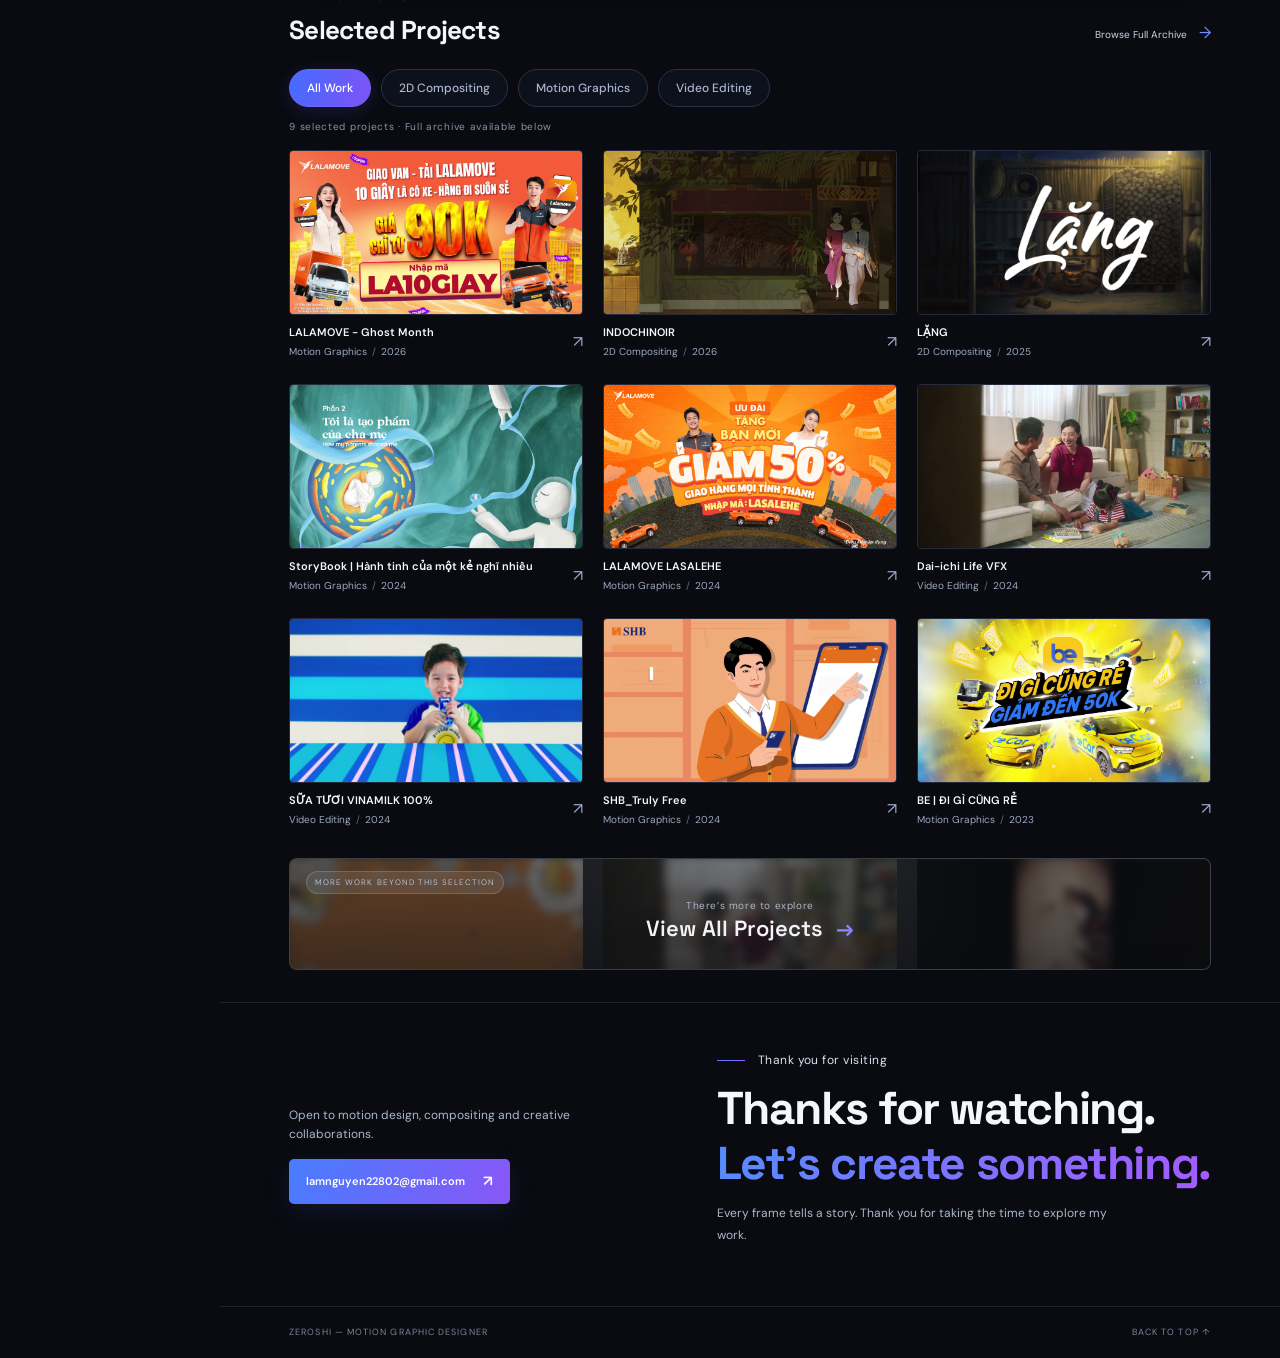
==== commit 15c707d3: "Center and enlarge the Showreel heading, drop the Drive link Co-Authored-By: Claude Opus 5.5 <norepl" ====
--- a/index.html
+++ b/index.html
@@ -10,7 +10,7 @@
   <link rel="preconnect" href="https://fonts.googleapis.com">
   <link rel="preconnect" href="https://fonts.gstatic.com" crossorigin>
   <link href="https://fonts.googleapis.com/css2?family=DM+Sans:wght@400;500;600;700&family=Space+Grotesk:wght@400;500;600;700&display=swap" rel="stylesheet">
-  <link rel="stylesheet" href="styles.css?v=20261124-1">
+  <link rel="stylesheet" href="styles.css?v=20261124-2">
 </head>
 <body>
   <div class="site-shell">
@@ -50,7 +50,7 @@
         </div>
       </section>
       <section class="showreel section-pad" id="showreel">
-        <div class="section-heading"><div><p class="eyebrow"><span></span>Showreel</p><h2>Watch My Showreel</h2></div><a class="text-link" href="https://drive.google.com/file/d/1GwfykyJIwiCD-qsKLDSw9cU-io-JeEik/view?usp=sharing" target="_blank" rel="noopener">Open on Google Drive <span>↗</span></a></div>
+        <div class="showreel-heading"><p class="eyebrow"><span></span>Showreel<span></span></p><h2>Watch My <span>Showreel</span></h2></div>
         <div class="showreel-frame">
           <iframe src="https://drive.google.com/file/d/1GwfykyJIwiCD-qsKLDSw9cU-io-JeEik/preview" title="Zeroshi showreel" loading="lazy" allow="autoplay; fullscreen; encrypted-media" allowfullscreen referrerpolicy="strict-origin-when-cross-origin"></iframe>
         </div>
--- a/styles.css
+++ b/styles.css
@@ -97,7 +97,11 @@
 @media(max-width:700px){.archive-teaser{height:104px;margin-top:24px}.archive-teaser-grid{grid-template-columns:repeat(3,70%);gap:10px;transform:translateX(-55%)}.archive-teaser-kicker{top:9px;left:10px}.archive-teaser-overlay{padding:20px 12px 0}.archive-teaser-overlay small{font-size:9px}}
 
 /* Showreel between About and Portfolio */
-.showreel .section-heading{margin-bottom:18px}
+.showreel-heading{display:flex;flex-direction:column;align-items:center;text-align:center;margin-bottom:18px}
+.showreel-heading .eyebrow{justify-content:center}
+.showreel-heading .eyebrow>span:last-child{background:linear-gradient(90deg,var(--purple),var(--blue))}
+.showreel-heading h2{margin:4px 0 6px;font-size:clamp(34px,4.6vw,58px);line-height:1.08;letter-spacing:-.045em;text-shadow:0 0 40px rgba(110,100,255,.25)}
+.showreel-heading h2 span{background:linear-gradient(100deg,#568bff,#a45bff);-webkit-background-clip:text;background-clip:text;color:transparent;filter:drop-shadow(0 0 18px rgba(130,100,255,.45))}
+.showreel-heading{margin-bottom:26px}
 .showreel-frame{position:relative;width:100%;aspect-ratio:16/9;overflow:hidden;border:1px solid #2a3247;border-radius:8px;background:radial-gradient(circle at 50% 50%,rgba(125,103,255,.14),transparent 60%),#0d111b;box-shadow:0 20px 60px rgba(0,0,0,.35),0 0 0 1px rgba(120,110,255,.06)}
 .showreel-frame iframe{position:absolute;inset:0;width:100%;height:100%;border:0;display:block}
-@media(max-width:700px){.showreel .section-heading{align-items:flex-start;flex-direction:column;gap:6px}}
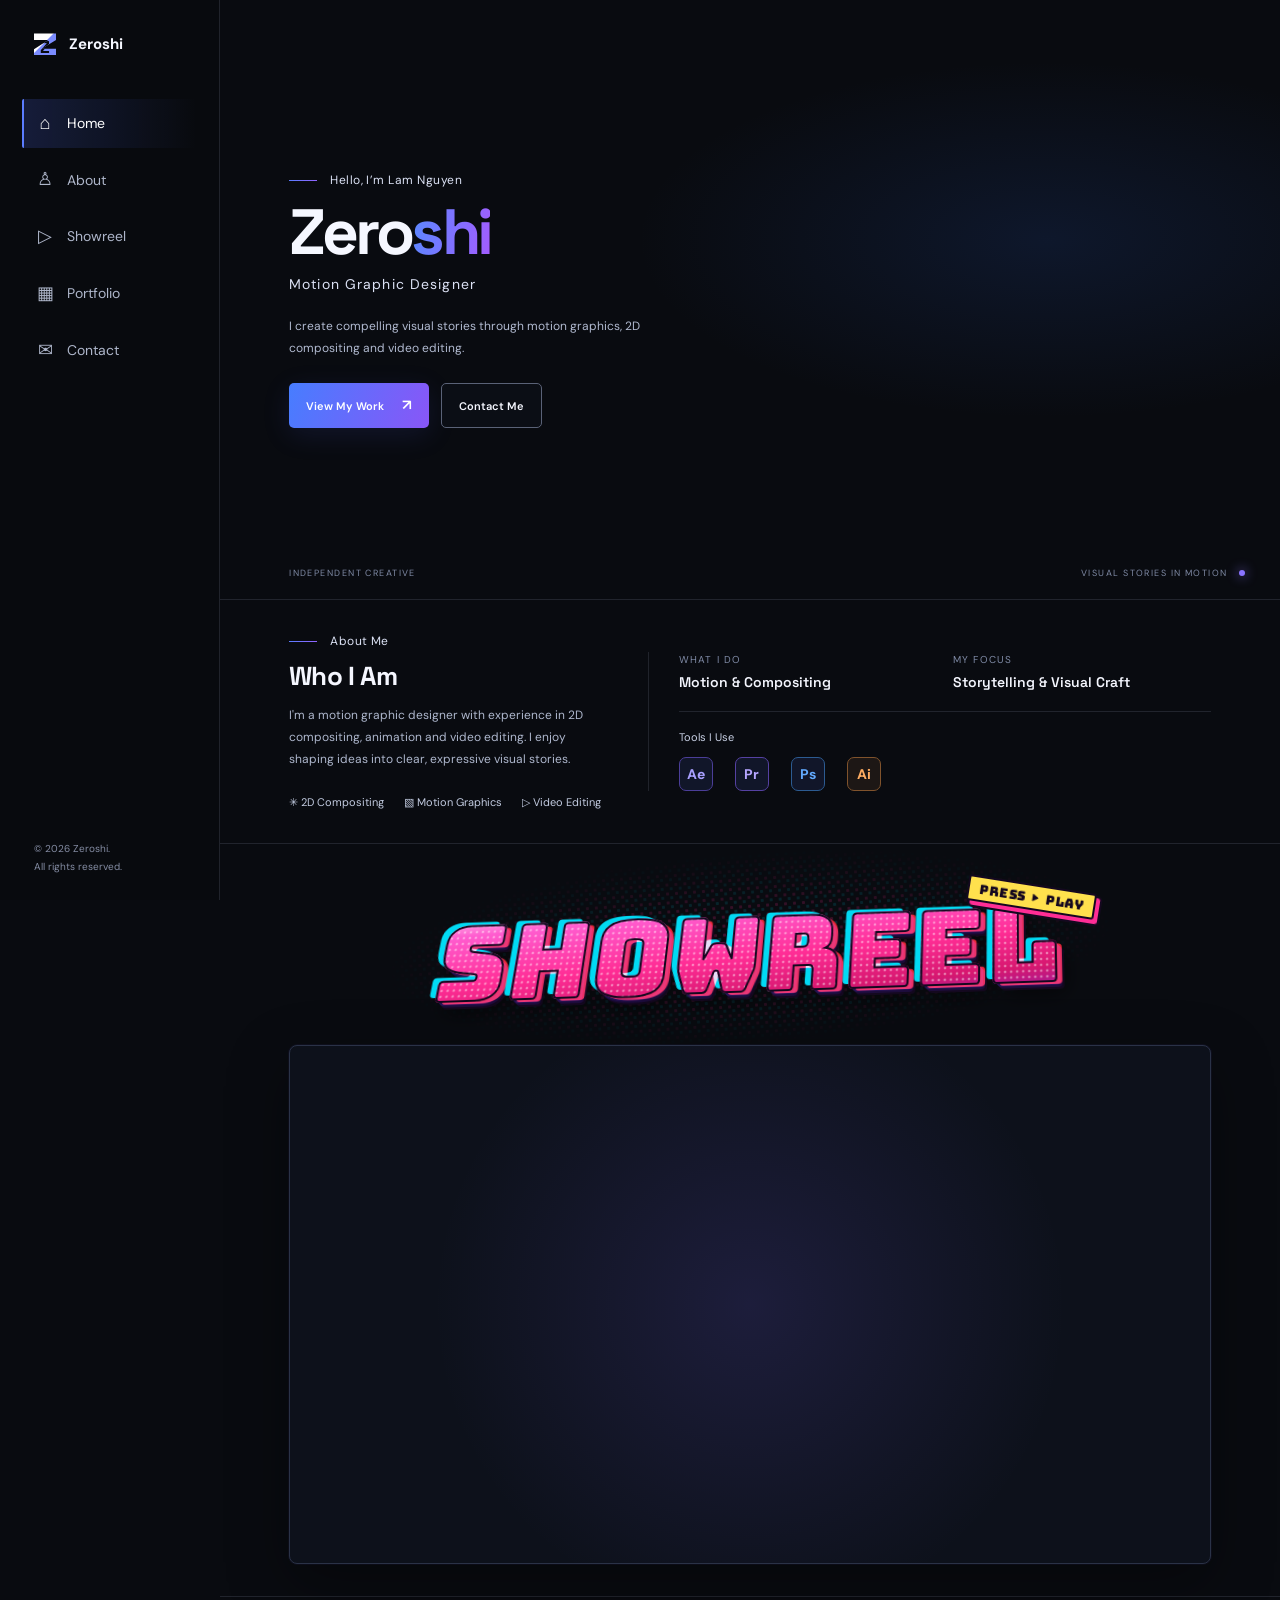
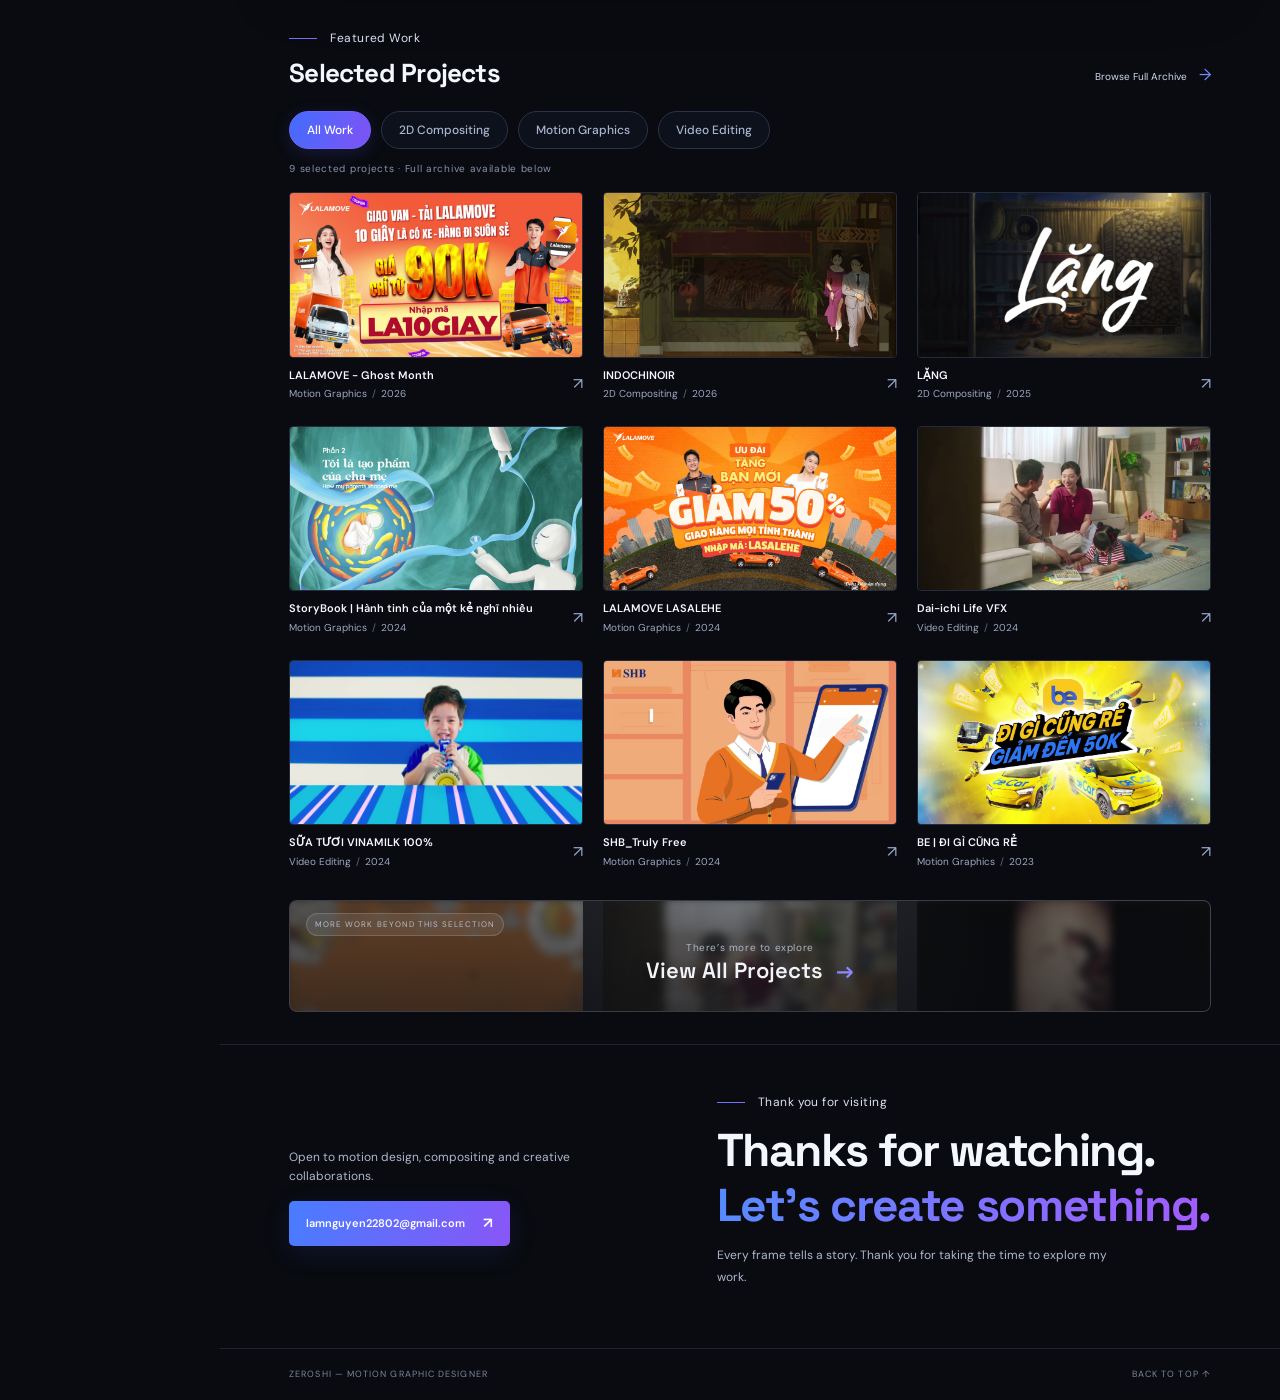
==== commit 317a024e: "Restyle Showreel heading as a comic glitch title Single SHOWREEL word in Bungee with halftone fill, " ====
--- a/index.html
+++ b/index.html
@@ -9,8 +9,8 @@
   <link rel="icon" href="assets/favicon.svg" type="image/svg+xml">
   <link rel="preconnect" href="https://fonts.googleapis.com">
   <link rel="preconnect" href="https://fonts.gstatic.com" crossorigin>
-  <link href="https://fonts.googleapis.com/css2?family=DM+Sans:wght@400;500;600;700&family=Space+Grotesk:wght@400;500;600;700&display=swap" rel="stylesheet">
-  <link rel="stylesheet" href="styles.css?v=20261124-2">
+  <link href="https://fonts.googleapis.com/css2?family=DM+Sans:wght@400;500;600;700&family=Space+Grotesk:wght@400;500;600;700&family=Bungee&display=swap" rel="stylesheet">
+  <link rel="stylesheet" href="styles.css?v=20261124-4">
 </head>
 <body>
   <div class="site-shell">
@@ -50,7 +50,19 @@
         </div>
       </section>
       <section class="showreel section-pad" id="showreel">
-        <div class="showreel-heading"><p class="eyebrow"><span></span>Showreel<span></span></p><h2>Watch My <span>Showreel</span></h2></div>
+        <div class="showreel-heading">
+          <div class="sv-wrap">
+          <h2 class="sv-title">
+            <span class="sv-layer sv-depth" aria-hidden="true">SHOWREEL</span>
+            <span class="sv-layer sv-cyan" aria-hidden="true">SHOWREEL</span>
+            <span class="sv-layer sv-red" aria-hidden="true">SHOWREEL</span>
+            <span class="sv-face">SHOWREEL</span>
+            <span class="sv-layer sv-glitch sv-g1" aria-hidden="true">SHOWREEL</span>
+            <span class="sv-layer sv-glitch sv-g2" aria-hidden="true">SHOWREEL</span>
+          </h2>
+          <span class="sv-sticker" aria-hidden="true">PRESS ▶ PLAY</span>
+          </div>
+        </div>
         <div class="showreel-frame">
           <iframe src="https://drive.google.com/file/d/1GwfykyJIwiCD-qsKLDSw9cU-io-JeEik/preview" title="Zeroshi showreel" loading="lazy" allow="autoplay; fullscreen; encrypted-media" allowfullscreen referrerpolicy="strict-origin-when-cross-origin"></iframe>
         </div>
--- a/styles.css
+++ b/styles.css
@@ -97,11 +97,36 @@
 @media(max-width:700px){.archive-teaser{height:104px;margin-top:24px}.archive-teaser-grid{grid-template-columns:repeat(3,70%);gap:10px;transform:translateX(-55%)}.archive-teaser-kicker{top:9px;left:10px}.archive-teaser-overlay{padding:20px 12px 0}.archive-teaser-overlay small{font-size:9px}}
 
 /* Showreel between About and Portfolio */
-.showreel-heading{display:flex;flex-direction:column;align-items:center;text-align:center;margin-bottom:18px}
-.showreel-heading .eyebrow{justify-content:center}
-.showreel-heading .eyebrow>span:last-child{background:linear-gradient(90deg,var(--purple),var(--blue))}
-.showreel-heading h2{margin:4px 0 6px;font-size:clamp(34px,4.6vw,58px);line-height:1.08;letter-spacing:-.045em;text-shadow:0 0 40px rgba(110,100,255,.25)}
-.showreel-heading h2 span{background:linear-gradient(100deg,#568bff,#a45bff);-webkit-background-clip:text;background-clip:text;color:transparent;filter:drop-shadow(0 0 18px rgba(130,100,255,.45))}
-.showreel-heading{margin-bottom:26px}
+.showreel-heading{position:relative;display:flex;justify-content:center;margin:6px 0 30px;padding:18px 0 8px;isolation:isolate}
+/* Comic halftone glow behind the title */
+.showreel-heading::before{content:"";position:absolute;z-index:-1;left:50%;top:50%;width:min(760px,100%);height:150%;transform:translate(-50%,-50%) rotate(-4deg);background:radial-gradient(circle,rgba(255,45,149,.55) 1.3px,transparent 1.9px) 0 0/9px 9px,radial-gradient(circle,rgba(0,229,255,.4) 1.3px,transparent 1.9px) 4px 4px/9px 9px;-webkit-mask:radial-gradient(ellipse at center,#000 0%,rgba(0,0,0,.5) 35%,transparent 68%);mask:radial-gradient(ellipse at center,#000 0%,rgba(0,0,0,.5) 35%,transparent 68%);opacity:.55;pointer-events:none}
+
+/* SHOWREEL — comic multiverse title: misregistered print, 3D depth, halftone fill, glitch */
+.sv-wrap{position:relative;display:inline-block}
+.showreel .sv-title{position:relative;display:inline-block;margin:0;font:400 clamp(46px,8.4vw,116px)/1 "Bungee","Space Grotesk",sans-serif;letter-spacing:.01em;color:#ff2d95;transform:perspective(700px) rotateX(14deg) skewX(-7deg) rotate(-2deg);transform-origin:50% 60%;user-select:none;animation:sv-jolt 4.2s steps(1) infinite}
+.sv-layer,.sv-face{display:block;white-space:nowrap}
+.sv-layer{position:absolute;inset:0;pointer-events:none}
+.sv-face{position:relative;z-index:3;background:radial-gradient(circle,rgba(255,255,255,.42) 1.1px,transparent 1.7px) 0 0/6px 6px,linear-gradient(176deg,#ffd1f2 0%,#ff5ccf 18%,#ff2d95 52%,#d6176f 78%,#8f1aa8 100%);-webkit-background-clip:text;background-clip:text;color:transparent;-webkit-text-stroke:2px #14081f;paint-order:stroke fill}
+.sv-depth{z-index:0;color:#14081f;-webkit-text-stroke:2px #14081f;text-shadow:1px 1px 0 #24104a,2px 2px 0 #24104a,3px 3px 0 #2a1459,4px 4px 0 #2a1459,5px 5px 0 #1d0c3c,6px 6px 0 #1d0c3c,7px 7px 0 #14081f,8px 8px 0 #14081f,10px 12px 22px rgba(0,0,0,.6)}
+.sv-cyan{z-index:1;color:#00e5ff;transform:translate(-7px,-4px);opacity:.95;animation:sv-shift-cyan 3.2s infinite}
+.sv-red{z-index:2;color:#ff2b3a;transform:translate(6px,3px);opacity:.9;mix-blend-mode:screen;animation:sv-shift-red 3.2s infinite}
+.sv-glitch{z-index:4;background:linear-gradient(176deg,#ffe95c,#ff5ccf 55%,#00e5ff);-webkit-background-clip:text;background-clip:text;color:transparent;clip-path:inset(50% 0 50% 0)}
+.sv-g1{animation:sv-slice-1 2.6s infinite steps(1)}
+.sv-g2{animation:sv-slice-2 3.4s infinite steps(1);background:linear-gradient(176deg,#00e5ff,#7d5cff 60%,#ff2d95);-webkit-background-clip:text;background-clip:text}
+.sv-title:hover{animation-duration:.9s}
+.sv-title:hover .sv-g1{animation-duration:.7s}
+.sv-title:hover .sv-g2{animation-duration:.9s}
+.sv-title:hover .sv-cyan,.sv-title:hover .sv-red{animation-duration:.8s}
+
+.sv-sticker{position:absolute;z-index:5;right:-34px;top:-16px;padding:5px 10px 4px;border:2px solid #14081f;border-radius:3px;background:#ffe14d;color:#14081f;font:400 clamp(10px,1.05vw,13px)/1 "Bungee",sans-serif;letter-spacing:.04em;transform:rotate(9deg);box-shadow:4px 4px 0 #ff2d95,4px 4px 0 2px #14081f;animation:sv-sticker 3.2s ease-in-out infinite}
+
+@keyframes sv-shift-cyan{0%,86%,100%{transform:translate(-7px,-4px)}88%{transform:translate(-15px,-2px)}90%{transform:translate(3px,-6px)}92%{transform:translate(-10px,-4px)}}
+@keyframes sv-shift-red{0%,86%,100%{transform:translate(6px,3px)}88%{transform:translate(14px,1px)}90%{transform:translate(-4px,5px)}92%{transform:translate(9px,3px)}}
+@keyframes sv-slice-1{0%,74%,100%{clip-path:inset(50% 0 50% 0);transform:none}76%{clip-path:inset(12% 0 70% 0);transform:translate(-14px,0)}78%{clip-path:inset(58% 0 22% 0);transform:translate(12px,0)}80%{clip-path:inset(34% 0 52% 0);transform:translate(-7px,0)}82%{clip-path:inset(80% 0 4% 0);transform:translate(16px,0)}84%{clip-path:inset(50% 0 50% 0)}}
+@keyframes sv-slice-2{0%,60%,100%{clip-path:inset(50% 0 50% 0);transform:none}62%{clip-path:inset(4% 0 84% 0);transform:translate(10px,0)}64%{clip-path:inset(44% 0 38% 0);transform:translate(-18px,0)}66%{clip-path:inset(68% 0 12% 0);transform:translate(8px,0)}68%{clip-path:inset(50% 0 50% 0)}}
+@keyframes sv-jolt{0%,88%,100%{transform:perspective(700px) rotateX(14deg) skewX(-7deg) rotate(-2deg)}89%{transform:perspective(700px) rotateX(14deg) skewX(-12deg) rotate(-2deg) translateX(-4px)}91%{transform:perspective(700px) rotateX(14deg) skewX(-3deg) rotate(-1deg) translateX(3px)}}
+@keyframes sv-sticker{0%,100%{transform:rotate(9deg) translateY(0)}50%{transform:rotate(6deg) translateY(-3px)}}
+@media(max-width:700px){.showreel .sv-title{font-size:clamp(34px,11vw,56px)}.sv-cyan{transform:translate(-4px,-2px)}.sv-red{transform:translate(4px,2px)}.sv-sticker{right:-10px;top:-18px}.showreel-heading{margin-bottom:22px}}
+@media(prefers-reduced-motion:reduce){.sv-title,.sv-cyan,.sv-red,.sv-glitch,.sv-sticker{animation:none!important}}
 .showreel-frame{position:relative;width:100%;aspect-ratio:16/9;overflow:hidden;border:1px solid #2a3247;border-radius:8px;background:radial-gradient(circle at 50% 50%,rgba(125,103,255,.14),transparent 60%),#0d111b;box-shadow:0 20px 60px rgba(0,0,0,.35),0 0 0 1px rgba(120,110,255,.06)}
 .showreel-frame iframe{position:absolute;inset:0;width:100%;height:100%;border:0;display:block}
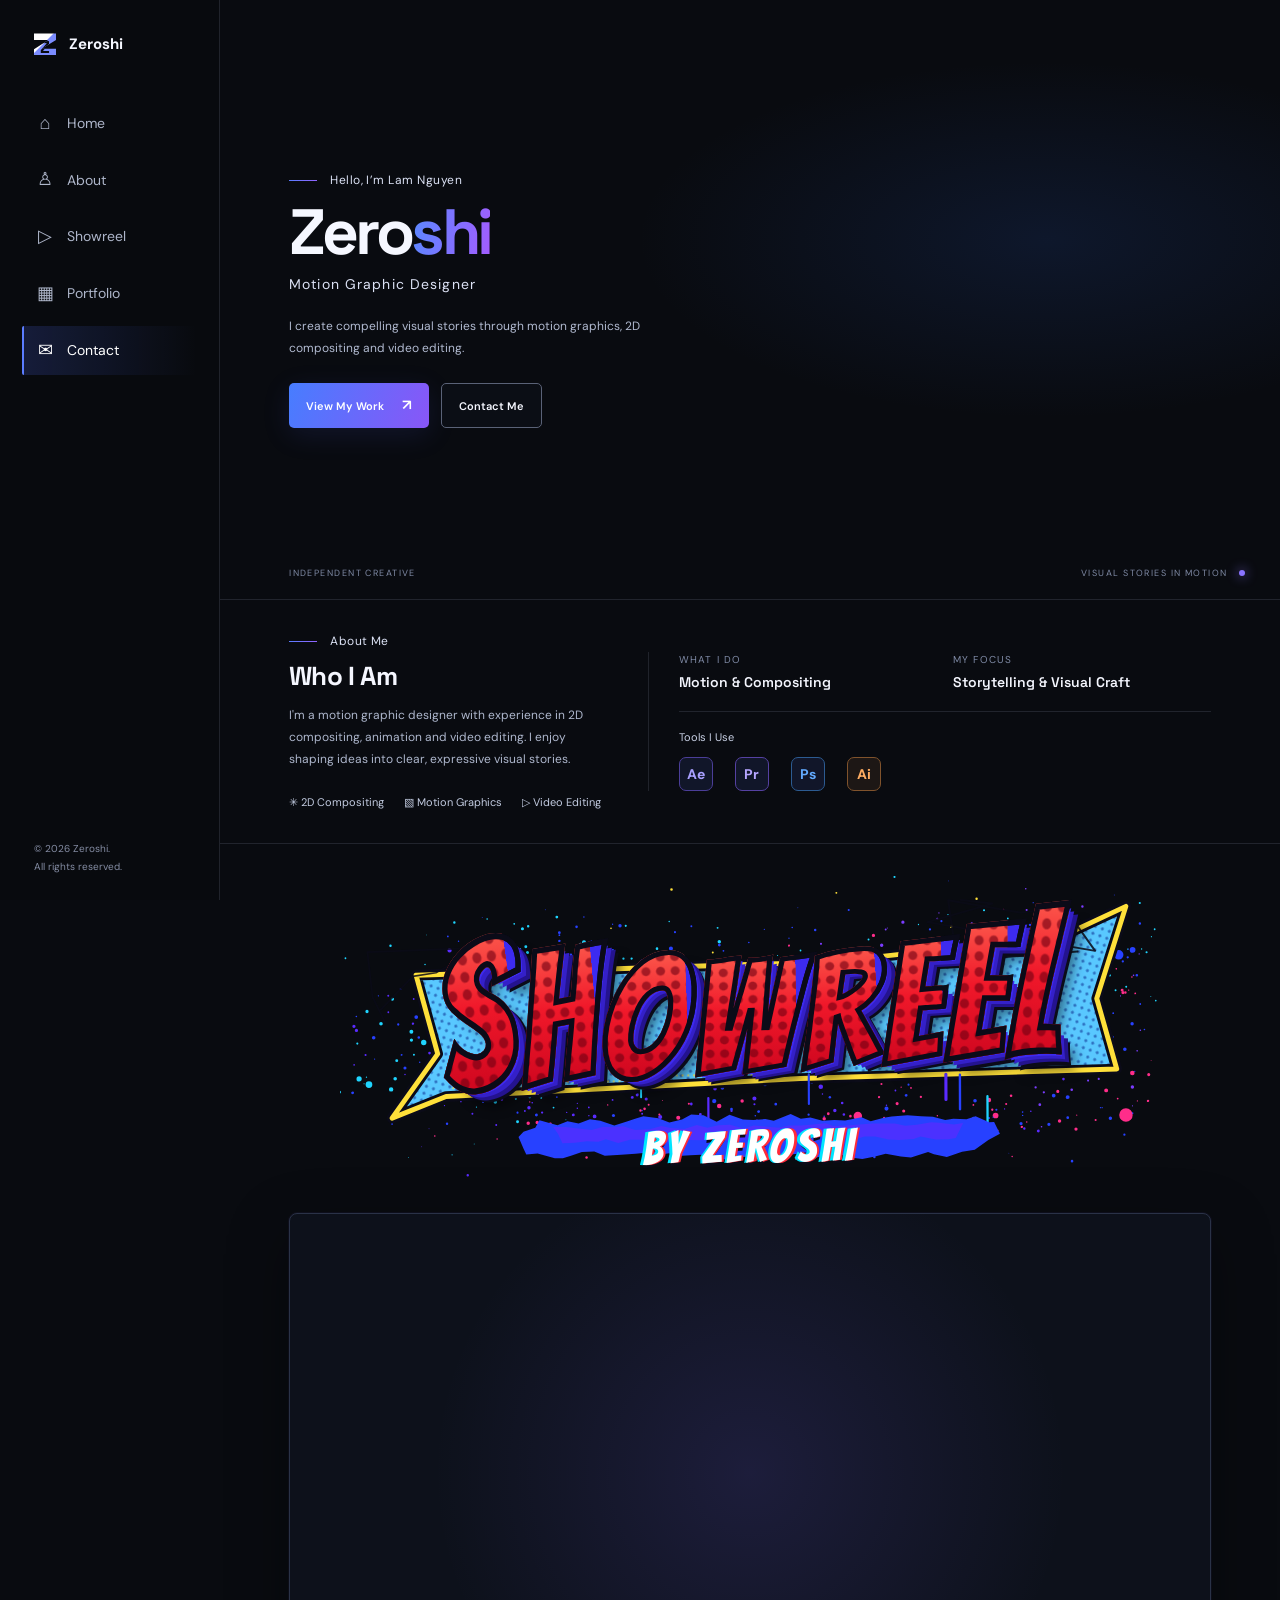
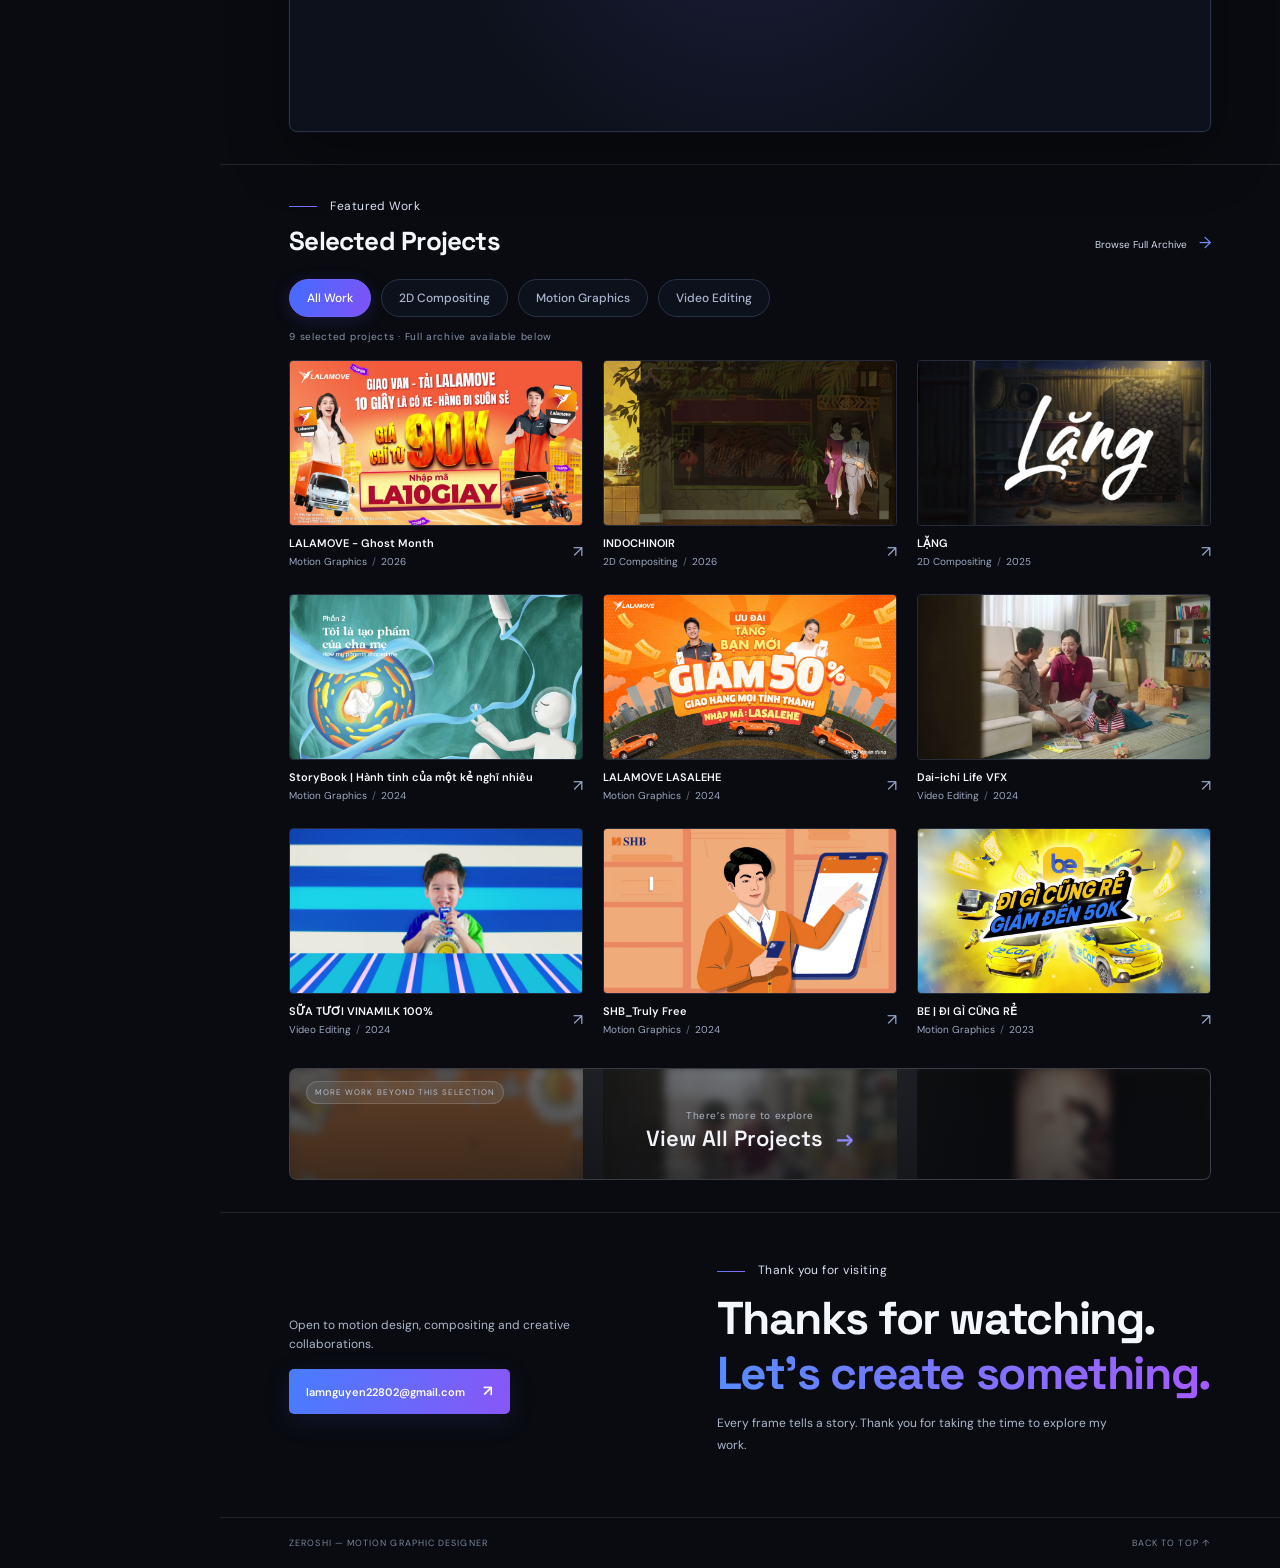
==== commit c33e8072: "Redesign SHOWREEL title as comic banner logo with looping motion Red halftone Bangers letters with b" ====
--- a/index.html
+++ b/index.html
@@ -9,8 +9,8 @@
   <link rel="icon" href="assets/favicon.svg" type="image/svg+xml">
   <link rel="preconnect" href="https://fonts.googleapis.com">
   <link rel="preconnect" href="https://fonts.gstatic.com" crossorigin>
-  <link href="https://fonts.googleapis.com/css2?family=DM+Sans:wght@400;500;600;700&family=Space+Grotesk:wght@400;500;600;700&family=Bungee&display=swap" rel="stylesheet">
-  <link rel="stylesheet" href="styles.css?v=20261124-4">
+  <link href="https://fonts.googleapis.com/css2?family=DM+Sans:wght@400;500;600;700&family=Space+Grotesk:wght@400;500;600;700&family=Bangers&display=swap" rel="stylesheet">
+  <link rel="stylesheet" href="styles.css?v=20261124-5">
 </head>
 <body>
   <div class="site-shell">
@@ -51,17 +51,13 @@
       </section>
       <section class="showreel section-pad" id="showreel">
         <div class="showreel-heading">
-          <div class="sv-wrap">
-          <h2 class="sv-title">
-            <span class="sv-layer sv-depth" aria-hidden="true">SHOWREEL</span>
-            <span class="sv-layer sv-cyan" aria-hidden="true">SHOWREEL</span>
-            <span class="sv-layer sv-red" aria-hidden="true">SHOWREEL</span>
-            <span class="sv-face">SHOWREEL</span>
-            <span class="sv-layer sv-glitch sv-g1" aria-hidden="true">SHOWREEL</span>
-            <span class="sv-layer sv-glitch sv-g2" aria-hidden="true">SHOWREEL</span>
+          <h2 class="sv-logo"><span class="sv-sr">Showreel</span>
+            <img class="sv-bg" src="assets/showreel-title-bg.svg?v=20261124-5" alt="" aria-hidden="true">
+            <span class="sv-word" aria-hidden="true"><span class="l" style="--i:0"><span class="lw"><span class="lc" data-l="S">S</span></span></span><span class="l" style="--i:1"><span class="lw"><span class="lc" data-l="H">H</span></span></span><span class="l" style="--i:2"><span class="lw"><span class="lc" data-l="O">O</span></span></span><span class="l" style="--i:3"><span class="lw"><span class="lc" data-l="W">W</span></span></span><span class="l" style="--i:4"><span class="lw"><span class="lc" data-l="R">R</span></span></span><span class="l" style="--i:5"><span class="lw"><span class="lc" data-l="E">E</span></span></span><span class="l" style="--i:6"><span class="lw"><span class="lc" data-l="E">E</span></span></span><span class="l" style="--i:7"><span class="lw"><span class="lc" data-l="L">L</span></span></span></span>
+            <span class="sv-word sv-slice sv-slice-a" aria-hidden="true"><span class="l" style="--i:0"><span class="lw"><span class="lc" data-l="S">S</span></span></span><span class="l" style="--i:1"><span class="lw"><span class="lc" data-l="H">H</span></span></span><span class="l" style="--i:2"><span class="lw"><span class="lc" data-l="O">O</span></span></span><span class="l" style="--i:3"><span class="lw"><span class="lc" data-l="W">W</span></span></span><span class="l" style="--i:4"><span class="lw"><span class="lc" data-l="R">R</span></span></span><span class="l" style="--i:5"><span class="lw"><span class="lc" data-l="E">E</span></span></span><span class="l" style="--i:6"><span class="lw"><span class="lc" data-l="E">E</span></span></span><span class="l" style="--i:7"><span class="lw"><span class="lc" data-l="L">L</span></span></span></span>
+            <span class="sv-word sv-slice sv-slice-b" aria-hidden="true"><span class="l" style="--i:0"><span class="lw"><span class="lc" data-l="S">S</span></span></span><span class="l" style="--i:1"><span class="lw"><span class="lc" data-l="H">H</span></span></span><span class="l" style="--i:2"><span class="lw"><span class="lc" data-l="O">O</span></span></span><span class="l" style="--i:3"><span class="lw"><span class="lc" data-l="W">W</span></span></span><span class="l" style="--i:4"><span class="lw"><span class="lc" data-l="R">R</span></span></span><span class="l" style="--i:5"><span class="lw"><span class="lc" data-l="E">E</span></span></span><span class="l" style="--i:6"><span class="lw"><span class="lc" data-l="E">E</span></span></span><span class="l" style="--i:7"><span class="lw"><span class="lc" data-l="L">L</span></span></span></span>
+            <span class="sv-sub" aria-hidden="true">BY ZEROSHI</span>
           </h2>
-          <span class="sv-sticker" aria-hidden="true">PRESS ▶ PLAY</span>
-          </div>
         </div>
         <div class="showreel-frame">
           <iframe src="https://drive.google.com/file/d/1GwfykyJIwiCD-qsKLDSw9cU-io-JeEik/preview" title="Zeroshi showreel" loading="lazy" allow="autoplay; fullscreen; encrypted-media" allowfullscreen referrerpolicy="strict-origin-when-cross-origin"></iframe>
--- a/styles.css
+++ b/styles.css
@@ -97,36 +97,34 @@
 @media(max-width:700px){.archive-teaser{height:104px;margin-top:24px}.archive-teaser-grid{grid-template-columns:repeat(3,70%);gap:10px;transform:translateX(-55%)}.archive-teaser-kicker{top:9px;left:10px}.archive-teaser-overlay{padding:20px 12px 0}.archive-teaser-overlay small{font-size:9px}}
 
 /* Showreel between About and Portfolio */
-.showreel-heading{position:relative;display:flex;justify-content:center;margin:6px 0 30px;padding:18px 0 8px;isolation:isolate}
-/* Comic halftone glow behind the title */
-.showreel-heading::before{content:"";position:absolute;z-index:-1;left:50%;top:50%;width:min(760px,100%);height:150%;transform:translate(-50%,-50%) rotate(-4deg);background:radial-gradient(circle,rgba(255,45,149,.55) 1.3px,transparent 1.9px) 0 0/9px 9px,radial-gradient(circle,rgba(0,229,255,.4) 1.3px,transparent 1.9px) 4px 4px/9px 9px;-webkit-mask:radial-gradient(ellipse at center,#000 0%,rgba(0,0,0,.5) 35%,transparent 68%);mask:radial-gradient(ellipse at center,#000 0%,rgba(0,0,0,.5) 35%,transparent 68%);opacity:.55;pointer-events:none}
+.showreel-heading{display:flex;justify-content:center;margin:0 0 26px}
+/* SHOWREEL — comic multiverse title: red halftone letters with blue extrude on a spray-painted banner.
+   Loops every 4 s: letters boil on twos, pop in a wave, then a short glitch burst. */
+.showreel .sv-logo{position:relative;width:min(820px,100%);aspect-ratio:1000/380;margin:0;container-type:inline-size;font:400 1em/1 "Bangers","Space Grotesk",sans-serif;user-select:none}
+.sv-sr{position:absolute;width:1px;height:1px;overflow:hidden;clip-path:inset(50%);white-space:nowrap}
+.sv-bg{position:absolute;inset:0;width:100%;height:100%;display:block;pointer-events:none}
+.sv-word{position:absolute;left:0;right:0;top:15%;display:flex;justify-content:center;font-size:21cqw;letter-spacing:.005em;line-height:1;transform:rotate(-3deg)}
+.sv-word .l{display:inline-block;transform:translateY(var(--y,0)) rotate(var(--r,0deg)) scaleY(var(--s,1))}
+.sv-word .l:nth-child(1){--s:1.2;--r:-5deg;--y:-.03em}.sv-word .l:nth-child(2){--s:1.08;--r:-2deg}.sv-word .l:nth-child(3){--s:.97;--r:1deg;--y:.03em}.sv-word .l:nth-child(4){--s:.92;--r:2deg;--y:.05em}
+.sv-word .l:nth-child(5){--s:.92;--r:-1deg;--y:.04em}.sv-word .l:nth-child(6){--s:.98;--r:1deg;--y:.02em}.sv-word .l:nth-child(7){--s:1.08;--r:3deg;--y:-.02em}.sv-word .l:nth-child(8){--s:1.22;--r:6deg;--y:-.06em}
+.sv-word .lw{display:inline-block;transform-origin:50% 80%;animation:sv-pop 4s cubic-bezier(.3,1.6,.5,1) infinite;animation-delay:calc(var(--i) * 70ms)}
+.sv-word .lc{position:relative;display:inline-block;padding:0 .015em;color:transparent;animation:sv-boil .48s steps(1) infinite;animation-delay:calc(var(--i) * -60ms)}
+.sv-word .lc::before,.sv-word .lc::after{content:attr(data-l);position:absolute;left:0;top:0;padding:inherit;pointer-events:none}
+/* blue/purple extrude */
+.sv-word .lc::before{color:#3d2bf0;-webkit-text-stroke:.03em #0b0b18;text-shadow:.02em .02em 0 #3d2bf0,.04em .035em 0 #3420c8,.06em .05em 0 #24138f,.075em .065em 0 #0b0b18,.1em .09em .06em rgba(0,0,0,.45)}
+/* red halftone face on top */
+.sv-word .lc::after{background:radial-gradient(circle,rgba(110,0,18,.6) .022em,transparent .03em) 0 0/.085em .085em,linear-gradient(180deg,#ff6a55 0%,#f0182a 45%,#c3001b 100%);-webkit-background-clip:text;background-clip:text;color:transparent;-webkit-text-stroke:.03em #0b0b18;paint-order:stroke fill}
+.sv-slice{z-index:2;clip-path:inset(50% 0 50% 0);filter:hue-rotate(185deg) saturate(1.4)}
+.sv-slice .lw,.sv-slice .lc{animation:none}
+.sv-slice-a{animation:sv-slice-a 4s steps(1) infinite}
+.sv-slice-b{animation:sv-slice-b 4s steps(1) infinite;filter:none}
+.sv-sub{position:absolute;left:0;right:0;top:79.5%;text-align:center;color:#fff;font-size:5.6cqw;letter-spacing:.09em;transform:rotate(-1deg);text-shadow:-.05em 0 #00e5ff,.05em 0 #ff2b3a,0 .06em 0 #0b0b18;animation:sv-sub 4s steps(1) infinite}
 
-/* SHOWREEL — comic multiverse title: misregistered print, 3D depth, halftone fill, glitch */
-.sv-wrap{position:relative;display:inline-block}
-.showreel .sv-title{position:relative;display:inline-block;margin:0;font:400 clamp(46px,8.4vw,116px)/1 "Bungee","Space Grotesk",sans-serif;letter-spacing:.01em;color:#ff2d95;transform:perspective(700px) rotateX(14deg) skewX(-7deg) rotate(-2deg);transform-origin:50% 60%;user-select:none;animation:sv-jolt 4.2s steps(1) infinite}
-.sv-layer,.sv-face{display:block;white-space:nowrap}
-.sv-layer{position:absolute;inset:0;pointer-events:none}
-.sv-face{position:relative;z-index:3;background:radial-gradient(circle,rgba(255,255,255,.42) 1.1px,transparent 1.7px) 0 0/6px 6px,linear-gradient(176deg,#ffd1f2 0%,#ff5ccf 18%,#ff2d95 52%,#d6176f 78%,#8f1aa8 100%);-webkit-background-clip:text;background-clip:text;color:transparent;-webkit-text-stroke:2px #14081f;paint-order:stroke fill}
-.sv-depth{z-index:0;color:#14081f;-webkit-text-stroke:2px #14081f;text-shadow:1px 1px 0 #24104a,2px 2px 0 #24104a,3px 3px 0 #2a1459,4px 4px 0 #2a1459,5px 5px 0 #1d0c3c,6px 6px 0 #1d0c3c,7px 7px 0 #14081f,8px 8px 0 #14081f,10px 12px 22px rgba(0,0,0,.6)}
-.sv-cyan{z-index:1;color:#00e5ff;transform:translate(-7px,-4px);opacity:.95;animation:sv-shift-cyan 3.2s infinite}
-.sv-red{z-index:2;color:#ff2b3a;transform:translate(6px,3px);opacity:.9;mix-blend-mode:screen;animation:sv-shift-red 3.2s infinite}
-.sv-glitch{z-index:4;background:linear-gradient(176deg,#ffe95c,#ff5ccf 55%,#00e5ff);-webkit-background-clip:text;background-clip:text;color:transparent;clip-path:inset(50% 0 50% 0)}
-.sv-g1{animation:sv-slice-1 2.6s infinite steps(1)}
-.sv-g2{animation:sv-slice-2 3.4s infinite steps(1);background:linear-gradient(176deg,#00e5ff,#7d5cff 60%,#ff2d95);-webkit-background-clip:text;background-clip:text}
-.sv-title:hover{animation-duration:.9s}
-.sv-title:hover .sv-g1{animation-duration:.7s}
-.sv-title:hover .sv-g2{animation-duration:.9s}
-.sv-title:hover .sv-cyan,.sv-title:hover .sv-red{animation-duration:.8s}
-
-.sv-sticker{position:absolute;z-index:5;right:-34px;top:-16px;padding:5px 10px 4px;border:2px solid #14081f;border-radius:3px;background:#ffe14d;color:#14081f;font:400 clamp(10px,1.05vw,13px)/1 "Bungee",sans-serif;letter-spacing:.04em;transform:rotate(9deg);box-shadow:4px 4px 0 #ff2d95,4px 4px 0 2px #14081f;animation:sv-sticker 3.2s ease-in-out infinite}
-
-@keyframes sv-shift-cyan{0%,86%,100%{transform:translate(-7px,-4px)}88%{transform:translate(-15px,-2px)}90%{transform:translate(3px,-6px)}92%{transform:translate(-10px,-4px)}}
-@keyframes sv-shift-red{0%,86%,100%{transform:translate(6px,3px)}88%{transform:translate(14px,1px)}90%{transform:translate(-4px,5px)}92%{transform:translate(9px,3px)}}
-@keyframes sv-slice-1{0%,74%,100%{clip-path:inset(50% 0 50% 0);transform:none}76%{clip-path:inset(12% 0 70% 0);transform:translate(-14px,0)}78%{clip-path:inset(58% 0 22% 0);transform:translate(12px,0)}80%{clip-path:inset(34% 0 52% 0);transform:translate(-7px,0)}82%{clip-path:inset(80% 0 4% 0);transform:translate(16px,0)}84%{clip-path:inset(50% 0 50% 0)}}
-@keyframes sv-slice-2{0%,60%,100%{clip-path:inset(50% 0 50% 0);transform:none}62%{clip-path:inset(4% 0 84% 0);transform:translate(10px,0)}64%{clip-path:inset(44% 0 38% 0);transform:translate(-18px,0)}66%{clip-path:inset(68% 0 12% 0);transform:translate(8px,0)}68%{clip-path:inset(50% 0 50% 0)}}
-@keyframes sv-jolt{0%,88%,100%{transform:perspective(700px) rotateX(14deg) skewX(-7deg) rotate(-2deg)}89%{transform:perspective(700px) rotateX(14deg) skewX(-12deg) rotate(-2deg) translateX(-4px)}91%{transform:perspective(700px) rotateX(14deg) skewX(-3deg) rotate(-1deg) translateX(3px)}}
-@keyframes sv-sticker{0%,100%{transform:rotate(9deg) translateY(0)}50%{transform:rotate(6deg) translateY(-3px)}}
-@media(max-width:700px){.showreel .sv-title{font-size:clamp(34px,11vw,56px)}.sv-cyan{transform:translate(-4px,-2px)}.sv-red{transform:translate(4px,2px)}.sv-sticker{right:-10px;top:-18px}.showreel-heading{margin-bottom:22px}}
-@media(prefers-reduced-motion:reduce){.sv-title,.sv-cyan,.sv-red,.sv-glitch,.sv-sticker{animation:none!important}}
+@keyframes sv-boil{0%{transform:none}25%{transform:translate(.006em,-.008em) rotate(.4deg)}50%{transform:translate(-.006em,.004em) rotate(-.3deg)}75%{transform:translate(.004em,.006em)}}
+@keyframes sv-pop{0%,22%,100%{transform:none}6%{transform:translateY(-.07em) scale(1.12)}12%{transform:translateY(.015em) scale(.97)}}
+@keyframes sv-slice-a{0%,78%,100%{clip-path:inset(50% 0 50% 0);transform:none}80%{clip-path:inset(18% 0 62% 0);transform:translateX(-4cqw)}82%{clip-path:inset(55% 0 25% 0);transform:translateX(3cqw)}84%{clip-path:inset(35% 0 52% 0);transform:translateX(-2cqw)}86%{clip-path:inset(72% 0 8% 0);transform:translateX(4cqw)}88%{clip-path:inset(50% 0 50% 0)}}
+@keyframes sv-slice-b{0%,79%,100%{clip-path:inset(50% 0 50% 0);transform:none}81%{clip-path:inset(4% 0 80% 0);transform:translateX(3cqw)}83%{clip-path:inset(44% 0 40% 0);transform:translateX(-3.5cqw)}85%{clip-path:inset(64% 0 18% 0);transform:translateX(2cqw)}87%{clip-path:inset(50% 0 50% 0)}}
+@keyframes sv-sub{0%,79%,90%,100%{text-shadow:-.05em 0 #00e5ff,.05em 0 #ff2b3a,0 .06em 0 #0b0b18;transform:rotate(-1deg)}81%{text-shadow:-.18em 0 #00e5ff,.16em 0 #ff2b3a,0 .06em 0 #0b0b18;transform:rotate(-1deg) translateX(1.2cqw)}85%{text-shadow:.12em 0 #00e5ff,-.14em 0 #ff2b3a,0 .06em 0 #0b0b18;transform:rotate(-1deg) translateX(-1cqw)}}
+@media(prefers-reduced-motion:reduce){.sv-word .lw,.sv-word .lc,.sv-slice,.sv-sub{animation:none!important}}
 .showreel-frame{position:relative;width:100%;aspect-ratio:16/9;overflow:hidden;border:1px solid #2a3247;border-radius:8px;background:radial-gradient(circle at 50% 50%,rgba(125,103,255,.14),transparent 60%),#0d111b;box-shadow:0 20px 60px rgba(0,0,0,.35),0 0 0 1px rgba(120,110,255,.06)}
 .showreel-frame iframe{position:absolute;inset:0;width:100%;height:100%;border:0;display:block}
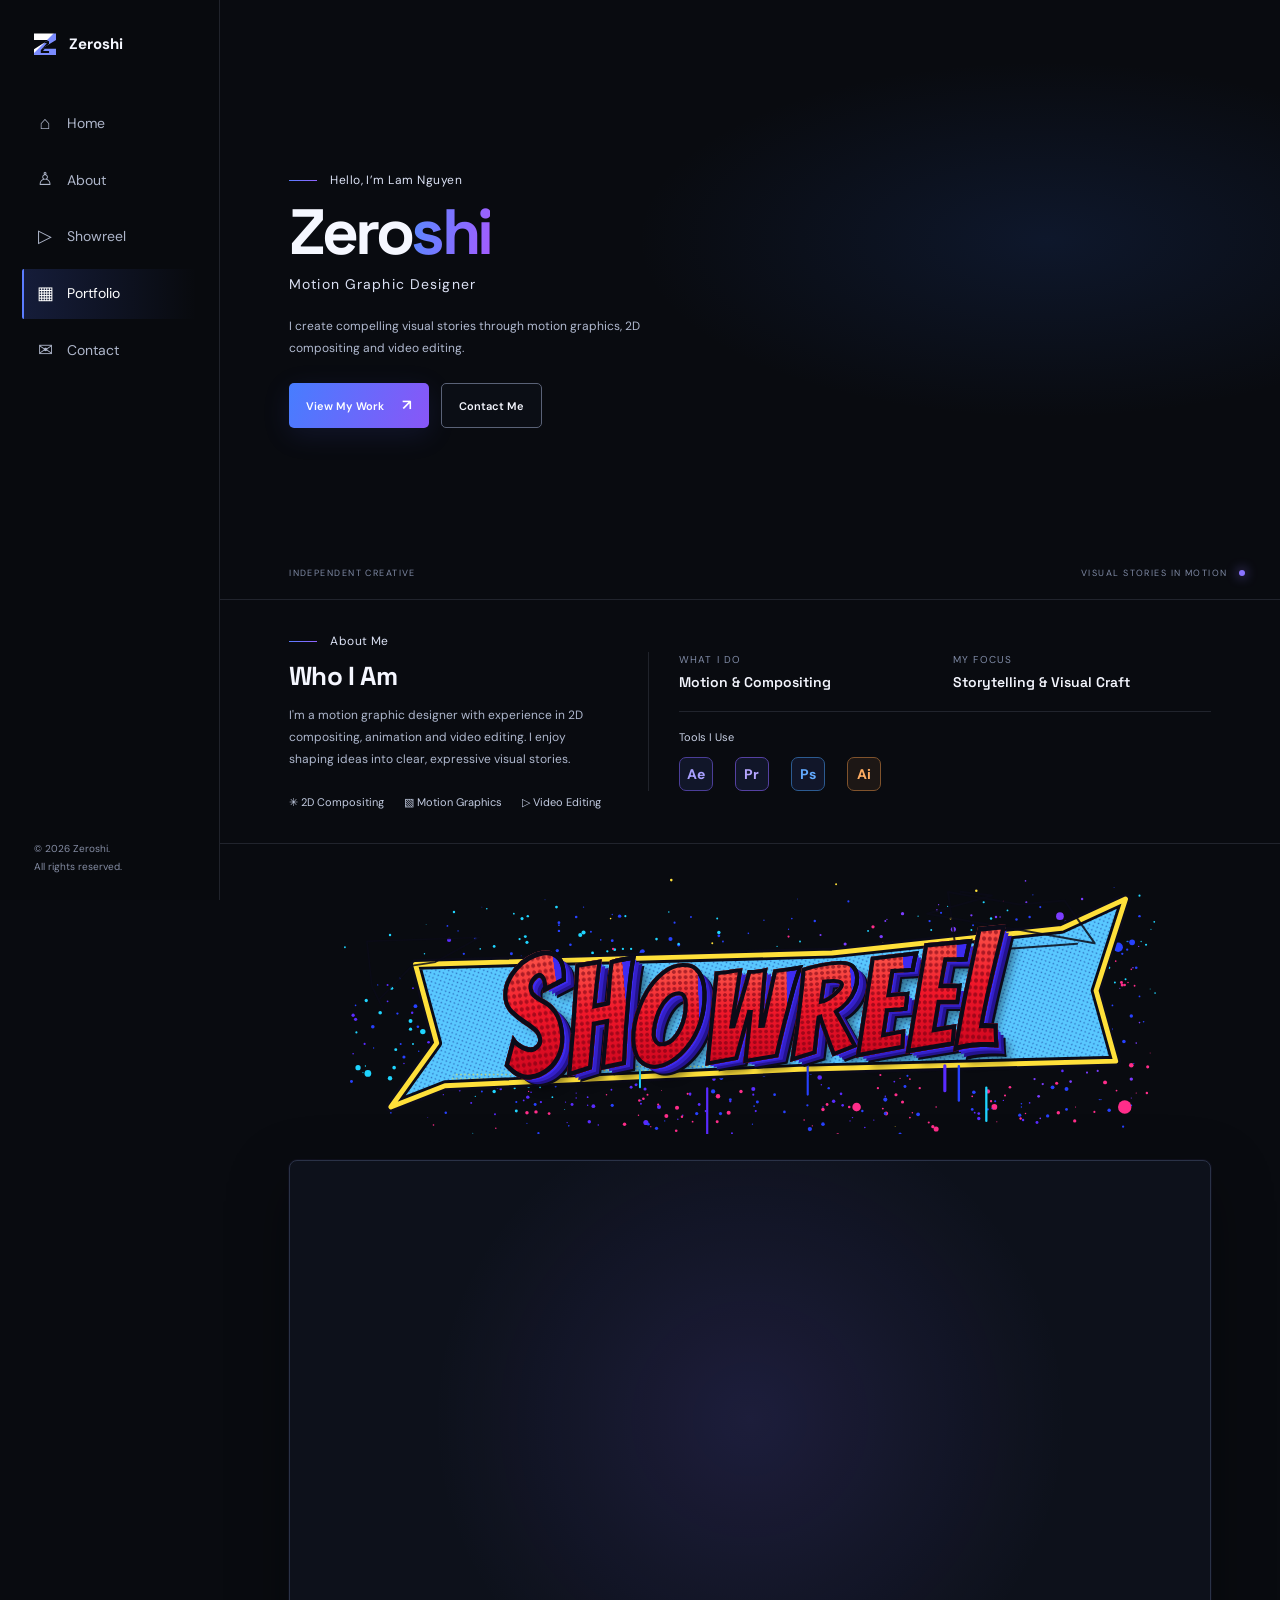
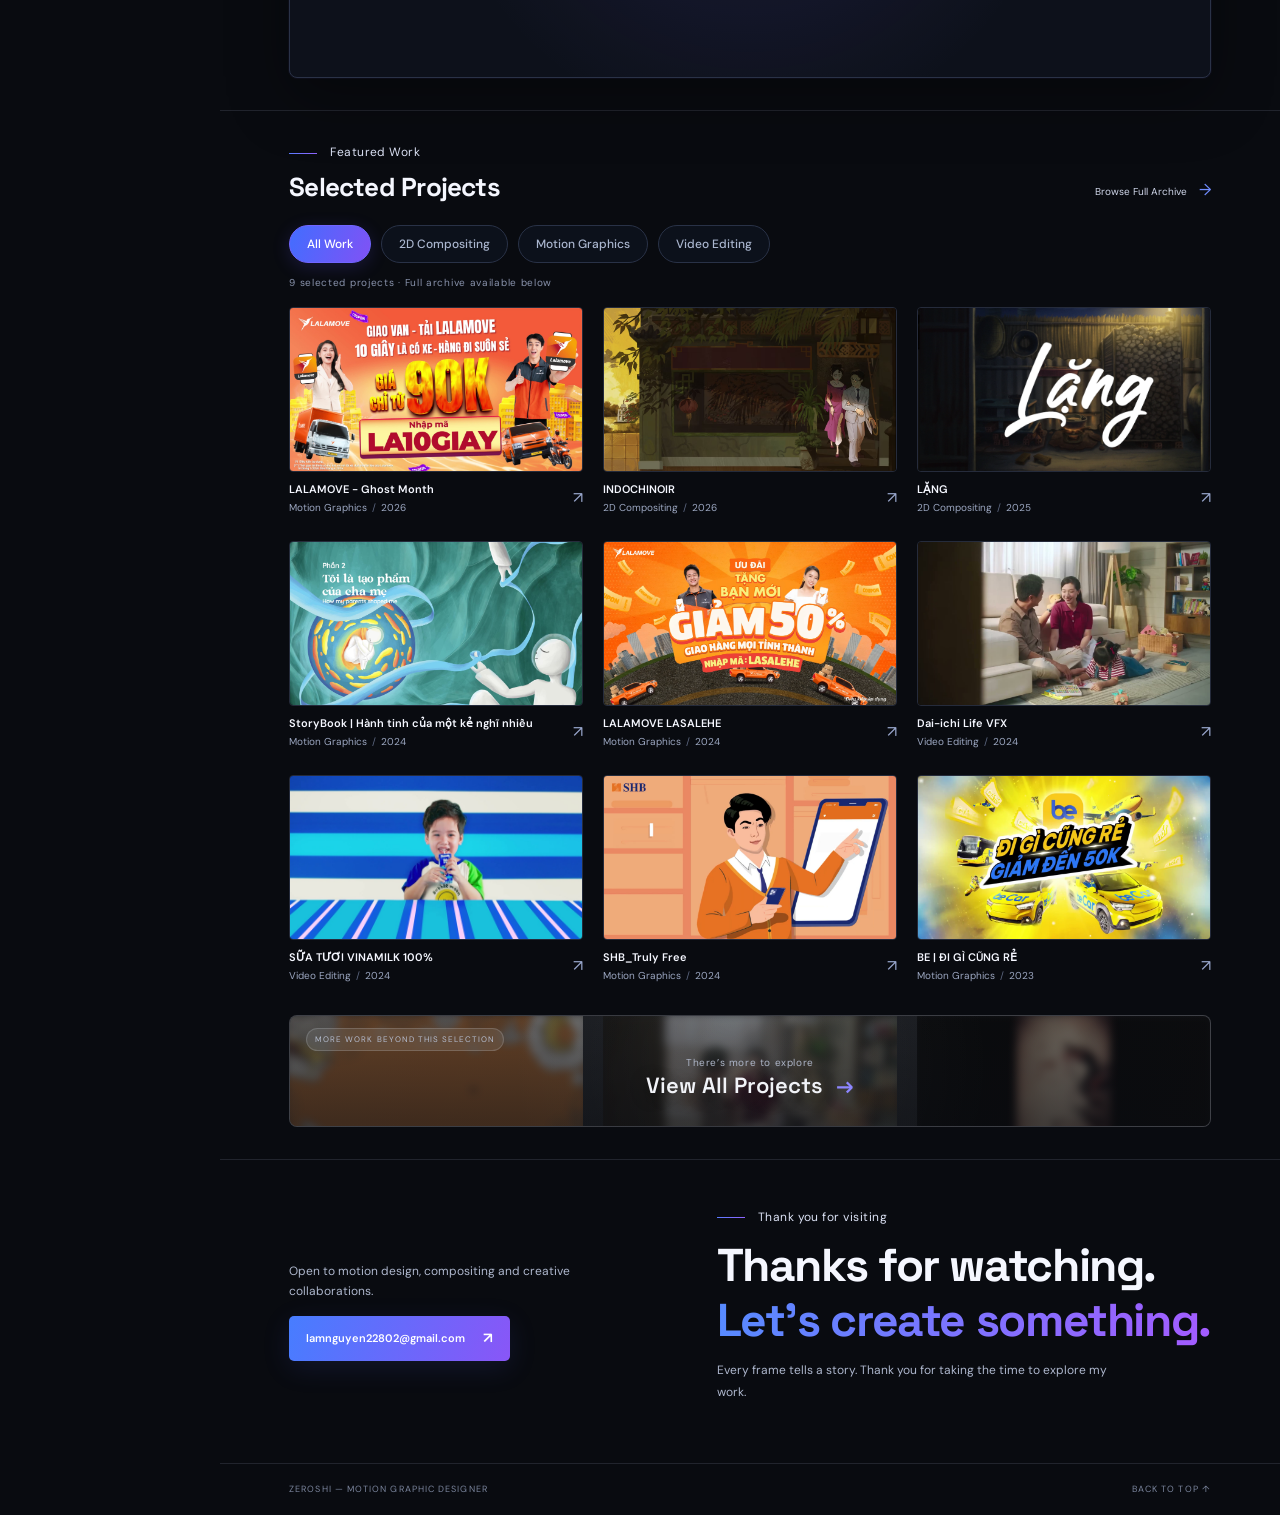
==== commit 4aeddbe5: "Tune SHOWREEL title: smaller letters, finer halftone, more glitch Letters 20% smaller, "BY ZEROSHI" " ====
--- a/index.html
+++ b/index.html
@@ -10,7 +10,7 @@
   <link rel="preconnect" href="https://fonts.googleapis.com">
   <link rel="preconnect" href="https://fonts.gstatic.com" crossorigin>
   <link href="https://fonts.googleapis.com/css2?family=DM+Sans:wght@400;500;600;700&family=Space+Grotesk:wght@400;500;600;700&family=Bangers&display=swap" rel="stylesheet">
-  <link rel="stylesheet" href="styles.css?v=20261124-5">
+  <link rel="stylesheet" href="styles.css?v=20261124-7">
 </head>
 <body>
   <div class="site-shell">
@@ -52,11 +52,10 @@
       <section class="showreel section-pad" id="showreel">
         <div class="showreel-heading">
           <h2 class="sv-logo"><span class="sv-sr">Showreel</span>
-            <img class="sv-bg" src="assets/showreel-title-bg.svg?v=20261124-5" alt="" aria-hidden="true">
+            <img class="sv-bg" src="assets/showreel-title-bg.svg?v=20261124-7" alt="" aria-hidden="true">
             <span class="sv-word" aria-hidden="true"><span class="l" style="--i:0"><span class="lw"><span class="lc" data-l="S">S</span></span></span><span class="l" style="--i:1"><span class="lw"><span class="lc" data-l="H">H</span></span></span><span class="l" style="--i:2"><span class="lw"><span class="lc" data-l="O">O</span></span></span><span class="l" style="--i:3"><span class="lw"><span class="lc" data-l="W">W</span></span></span><span class="l" style="--i:4"><span class="lw"><span class="lc" data-l="R">R</span></span></span><span class="l" style="--i:5"><span class="lw"><span class="lc" data-l="E">E</span></span></span><span class="l" style="--i:6"><span class="lw"><span class="lc" data-l="E">E</span></span></span><span class="l" style="--i:7"><span class="lw"><span class="lc" data-l="L">L</span></span></span></span>
             <span class="sv-word sv-slice sv-slice-a" aria-hidden="true"><span class="l" style="--i:0"><span class="lw"><span class="lc" data-l="S">S</span></span></span><span class="l" style="--i:1"><span class="lw"><span class="lc" data-l="H">H</span></span></span><span class="l" style="--i:2"><span class="lw"><span class="lc" data-l="O">O</span></span></span><span class="l" style="--i:3"><span class="lw"><span class="lc" data-l="W">W</span></span></span><span class="l" style="--i:4"><span class="lw"><span class="lc" data-l="R">R</span></span></span><span class="l" style="--i:5"><span class="lw"><span class="lc" data-l="E">E</span></span></span><span class="l" style="--i:6"><span class="lw"><span class="lc" data-l="E">E</span></span></span><span class="l" style="--i:7"><span class="lw"><span class="lc" data-l="L">L</span></span></span></span>
             <span class="sv-word sv-slice sv-slice-b" aria-hidden="true"><span class="l" style="--i:0"><span class="lw"><span class="lc" data-l="S">S</span></span></span><span class="l" style="--i:1"><span class="lw"><span class="lc" data-l="H">H</span></span></span><span class="l" style="--i:2"><span class="lw"><span class="lc" data-l="O">O</span></span></span><span class="l" style="--i:3"><span class="lw"><span class="lc" data-l="W">W</span></span></span><span class="l" style="--i:4"><span class="lw"><span class="lc" data-l="R">R</span></span></span><span class="l" style="--i:5"><span class="lw"><span class="lc" data-l="E">E</span></span></span><span class="l" style="--i:6"><span class="lw"><span class="lc" data-l="E">E</span></span></span><span class="l" style="--i:7"><span class="lw"><span class="lc" data-l="L">L</span></span></span></span>
-            <span class="sv-sub" aria-hidden="true">BY ZEROSHI</span>
           </h2>
         </div>
         <div class="showreel-frame">
--- a/styles.css
+++ b/styles.css
@@ -100,31 +100,42 @@
 .showreel-heading{display:flex;justify-content:center;margin:0 0 26px}
 /* SHOWREEL — comic multiverse title: red halftone letters with blue extrude on a spray-painted banner.
    Loops every 4 s: letters boil on twos, pop in a wave, then a short glitch burst. */
-.showreel .sv-logo{position:relative;width:min(820px,100%);aspect-ratio:1000/380;margin:0;container-type:inline-size;font:400 1em/1 "Bangers","Space Grotesk",sans-serif;user-select:none}
+.showreel .sv-logo{position:relative;width:min(820px,100%);aspect-ratio:1000/315;margin:0;container-type:inline-size;font:400 1em/1 "Bangers","Space Grotesk",sans-serif;user-select:none}
 .sv-sr{position:absolute;width:1px;height:1px;overflow:hidden;clip-path:inset(50%);white-space:nowrap}
 .sv-bg{position:absolute;inset:0;width:100%;height:100%;display:block;pointer-events:none}
-.sv-word{position:absolute;left:0;right:0;top:15%;display:flex;justify-content:center;font-size:21cqw;letter-spacing:.005em;line-height:1;transform:rotate(-3deg)}
+.sv-word{position:absolute;left:0;right:0;top:25.5%;display:flex;justify-content:center;font-size:16.8cqw;letter-spacing:.005em;line-height:1;transform:rotate(-3deg)}
+.sv-word:not(.sv-slice){animation:sv-jolt 4s steps(1) infinite}
 .sv-word .l{display:inline-block;transform:translateY(var(--y,0)) rotate(var(--r,0deg)) scaleY(var(--s,1))}
 .sv-word .l:nth-child(1){--s:1.2;--r:-5deg;--y:-.03em}.sv-word .l:nth-child(2){--s:1.08;--r:-2deg}.sv-word .l:nth-child(3){--s:.97;--r:1deg;--y:.03em}.sv-word .l:nth-child(4){--s:.92;--r:2deg;--y:.05em}
 .sv-word .l:nth-child(5){--s:.92;--r:-1deg;--y:.04em}.sv-word .l:nth-child(6){--s:.98;--r:1deg;--y:.02em}.sv-word .l:nth-child(7){--s:1.08;--r:3deg;--y:-.02em}.sv-word .l:nth-child(8){--s:1.22;--r:6deg;--y:-.06em}
-.sv-word .lw{display:inline-block;transform-origin:50% 80%;animation:sv-pop 4s cubic-bezier(.3,1.6,.5,1) infinite;animation-delay:calc(var(--i) * 70ms)}
+.sv-word .lw{display:inline-block}
 .sv-word .lc{position:relative;display:inline-block;padding:0 .015em;color:transparent;animation:sv-boil .48s steps(1) infinite;animation-delay:calc(var(--i) * -60ms)}
 .sv-word .lc::before,.sv-word .lc::after{content:attr(data-l);position:absolute;left:0;top:0;padding:inherit;pointer-events:none}
 /* blue/purple extrude */
 .sv-word .lc::before{color:#3d2bf0;-webkit-text-stroke:.03em #0b0b18;text-shadow:.02em .02em 0 #3d2bf0,.04em .035em 0 #3420c8,.06em .05em 0 #24138f,.075em .065em 0 #0b0b18,.1em .09em .06em rgba(0,0,0,.45)}
 /* red halftone face on top */
-.sv-word .lc::after{background:radial-gradient(circle,rgba(110,0,18,.6) .022em,transparent .03em) 0 0/.085em .085em,linear-gradient(180deg,#ff6a55 0%,#f0182a 45%,#c3001b 100%);-webkit-background-clip:text;background-clip:text;color:transparent;-webkit-text-stroke:.03em #0b0b18;paint-order:stroke fill}
-.sv-slice{z-index:2;clip-path:inset(50% 0 50% 0);filter:hue-rotate(185deg) saturate(1.4)}
+.sv-word .lc::after{background:radial-gradient(circle,rgba(110,0,18,.55) .011em,transparent .016em) 0 0/.042em .042em,linear-gradient(180deg,#ff6a55 0%,#f0182a 45%,#c3001b 100%);-webkit-background-clip:text;background-clip:text;color:transparent;-webkit-text-stroke:.03em #0b0b18;paint-order:stroke fill}
+.sv-slice{z-index:2;clip-path:inset(50% 0 50% 0);filter:hue-rotate(200deg) saturate(1.5) brightness(1.1)}
 .sv-slice .lw,.sv-slice .lc{animation:none}
 .sv-slice-a{animation:sv-slice-a 4s steps(1) infinite}
 .sv-slice-b{animation:sv-slice-b 4s steps(1) infinite;filter:none}
-.sv-sub{position:absolute;left:0;right:0;top:79.5%;text-align:center;color:#fff;font-size:5.6cqw;letter-spacing:.09em;transform:rotate(-1deg);text-shadow:-.05em 0 #00e5ff,.05em 0 #ff2b3a,0 .06em 0 #0b0b18;animation:sv-sub 4s steps(1) infinite}
 
 @keyframes sv-boil{0%{transform:none}25%{transform:translate(.006em,-.008em) rotate(.4deg)}50%{transform:translate(-.006em,.004em) rotate(-.3deg)}75%{transform:translate(.004em,.006em)}}
-@keyframes sv-pop{0%,22%,100%{transform:none}6%{transform:translateY(-.07em) scale(1.12)}12%{transform:translateY(.015em) scale(.97)}}
-@keyframes sv-slice-a{0%,78%,100%{clip-path:inset(50% 0 50% 0);transform:none}80%{clip-path:inset(18% 0 62% 0);transform:translateX(-4cqw)}82%{clip-path:inset(55% 0 25% 0);transform:translateX(3cqw)}84%{clip-path:inset(35% 0 52% 0);transform:translateX(-2cqw)}86%{clip-path:inset(72% 0 8% 0);transform:translateX(4cqw)}88%{clip-path:inset(50% 0 50% 0)}}
-@keyframes sv-slice-b{0%,79%,100%{clip-path:inset(50% 0 50% 0);transform:none}81%{clip-path:inset(4% 0 80% 0);transform:translateX(3cqw)}83%{clip-path:inset(44% 0 40% 0);transform:translateX(-3.5cqw)}85%{clip-path:inset(64% 0 18% 0);transform:translateX(2cqw)}87%{clip-path:inset(50% 0 50% 0)}}
-@keyframes sv-sub{0%,79%,90%,100%{text-shadow:-.05em 0 #00e5ff,.05em 0 #ff2b3a,0 .06em 0 #0b0b18;transform:rotate(-1deg)}81%{text-shadow:-.18em 0 #00e5ff,.16em 0 #ff2b3a,0 .06em 0 #0b0b18;transform:rotate(-1deg) translateX(1.2cqw)}85%{text-shadow:.12em 0 #00e5ff,-.14em 0 #ff2b3a,0 .06em 0 #0b0b18;transform:rotate(-1deg) translateX(-1cqw)}}
-@media(prefers-reduced-motion:reduce){.sv-word .lw,.sv-word .lc,.sv-slice,.sv-sub{animation:none!important}}
+@keyframes sv-slice-a{0%,100%{clip-path:inset(50% 0 50% 0);transform:rotate(-3deg)}
+8%{clip-path:inset(10% 0 74% 0);transform:rotate(-3deg) translateX(-3cqw)}10%{clip-path:inset(60% 0 22% 0);transform:rotate(-3deg) translateX(2.5cqw)}12%{clip-path:inset(50% 0 50% 0);transform:rotate(-3deg)}
+34%{clip-path:inset(28% 0 56% 0);transform:rotate(-3deg) translateX(4cqw)}36%{clip-path:inset(70% 0 10% 0);transform:rotate(-3deg) translateX(-3cqw)}38%{clip-path:inset(42% 0 44% 0);transform:rotate(-3deg) translateX(2cqw)}40%{clip-path:inset(50% 0 50% 0);transform:rotate(-3deg)}
+62%{clip-path:inset(5% 0 82% 0);transform:rotate(-3deg) translateX(2cqw)}64%{clip-path:inset(50% 0 50% 0);transform:rotate(-3deg)}
+78%{clip-path:inset(18% 0 62% 0);transform:rotate(-3deg) translateX(-4cqw)}80%{clip-path:inset(55% 0 25% 0);transform:rotate(-3deg) translateX(3cqw)}82%{clip-path:inset(35% 0 52% 0);transform:rotate(-3deg) translateX(-2cqw)}84%{clip-path:inset(72% 0 8% 0);transform:rotate(-3deg) translateX(4cqw)}86%{clip-path:inset(12% 0 70% 0);transform:rotate(-3deg) translateX(-5cqw)}88%{clip-path:inset(50% 0 50% 0);transform:rotate(-3deg)}}
+@keyframes sv-slice-b{0%,100%{clip-path:inset(50% 0 50% 0);transform:rotate(-3deg)}
+9%{clip-path:inset(40% 0 42% 0);transform:rotate(-3deg) translateX(3cqw)}11%{clip-path:inset(50% 0 50% 0);transform:rotate(-3deg)}
+35%{clip-path:inset(4% 0 80% 0);transform:rotate(-3deg) translateX(-3.5cqw)}37%{clip-path:inset(58% 0 26% 0);transform:rotate(-3deg) translateX(3cqw)}39%{clip-path:inset(50% 0 50% 0);transform:rotate(-3deg)}
+63%{clip-path:inset(66% 0 14% 0);transform:rotate(-3deg) translateX(-2.5cqw)}65%{clip-path:inset(50% 0 50% 0);transform:rotate(-3deg)}
+79%{clip-path:inset(4% 0 80% 0);transform:rotate(-3deg) translateX(3cqw)}81%{clip-path:inset(44% 0 40% 0);transform:rotate(-3deg) translateX(-3.5cqw)}83%{clip-path:inset(64% 0 18% 0);transform:rotate(-3deg) translateX(2cqw)}85%{clip-path:inset(26% 0 60% 0);transform:rotate(-3deg) translateX(-4cqw)}87%{clip-path:inset(50% 0 50% 0);transform:rotate(-3deg)}}
+@keyframes sv-jolt{0%,100%{transform:rotate(-3deg);filter:none}
+9%{transform:rotate(-3deg) translateX(-.8cqw) skewX(-6deg);filter:drop-shadow(-.6cqw 0 #00e5ff) drop-shadow(.6cqw 0 #ff2b3a)}11%{transform:rotate(-3deg);filter:none}
+35%{transform:rotate(-3deg) translateX(1cqw) skewX(5deg);filter:drop-shadow(.7cqw 0 #00e5ff) drop-shadow(-.7cqw 0 #ff2b3a)}37%{transform:rotate(-3deg) translateX(-.6cqw);filter:drop-shadow(-.5cqw 0 #00e5ff)}39%{transform:rotate(-3deg);filter:none}
+63%{transform:rotate(-3deg) translateX(.5cqw);filter:drop-shadow(-.5cqw 0 #ff2b3a)}65%{transform:rotate(-3deg);filter:none}
+79%{transform:rotate(-3deg) translateX(-1.2cqw) skewX(-8deg);filter:drop-shadow(-.8cqw 0 #00e5ff) drop-shadow(.8cqw 0 #ff2b3a)}82%{transform:rotate(-3deg) translateX(1cqw) skewX(6deg);filter:drop-shadow(.8cqw 0 #00e5ff) drop-shadow(-.8cqw 0 #ff2b3a)}85%{transform:rotate(-3deg) translateX(-.5cqw);filter:drop-shadow(-.4cqw 0 #00e5ff)}88%{transform:rotate(-3deg);filter:none}}
+@media(prefers-reduced-motion:reduce){.sv-word,.sv-word .lc,.sv-slice{animation:none!important}}
 .showreel-frame{position:relative;width:100%;aspect-ratio:16/9;overflow:hidden;border:1px solid #2a3247;border-radius:8px;background:radial-gradient(circle at 50% 50%,rgba(125,103,255,.14),transparent 60%),#0d111b;box-shadow:0 20px 60px rgba(0,0,0,.35),0 0 0 1px rgba(120,110,255,.06)}
 .showreel-frame iframe{position:absolute;inset:0;width:100%;height:100%;border:0;display:block}
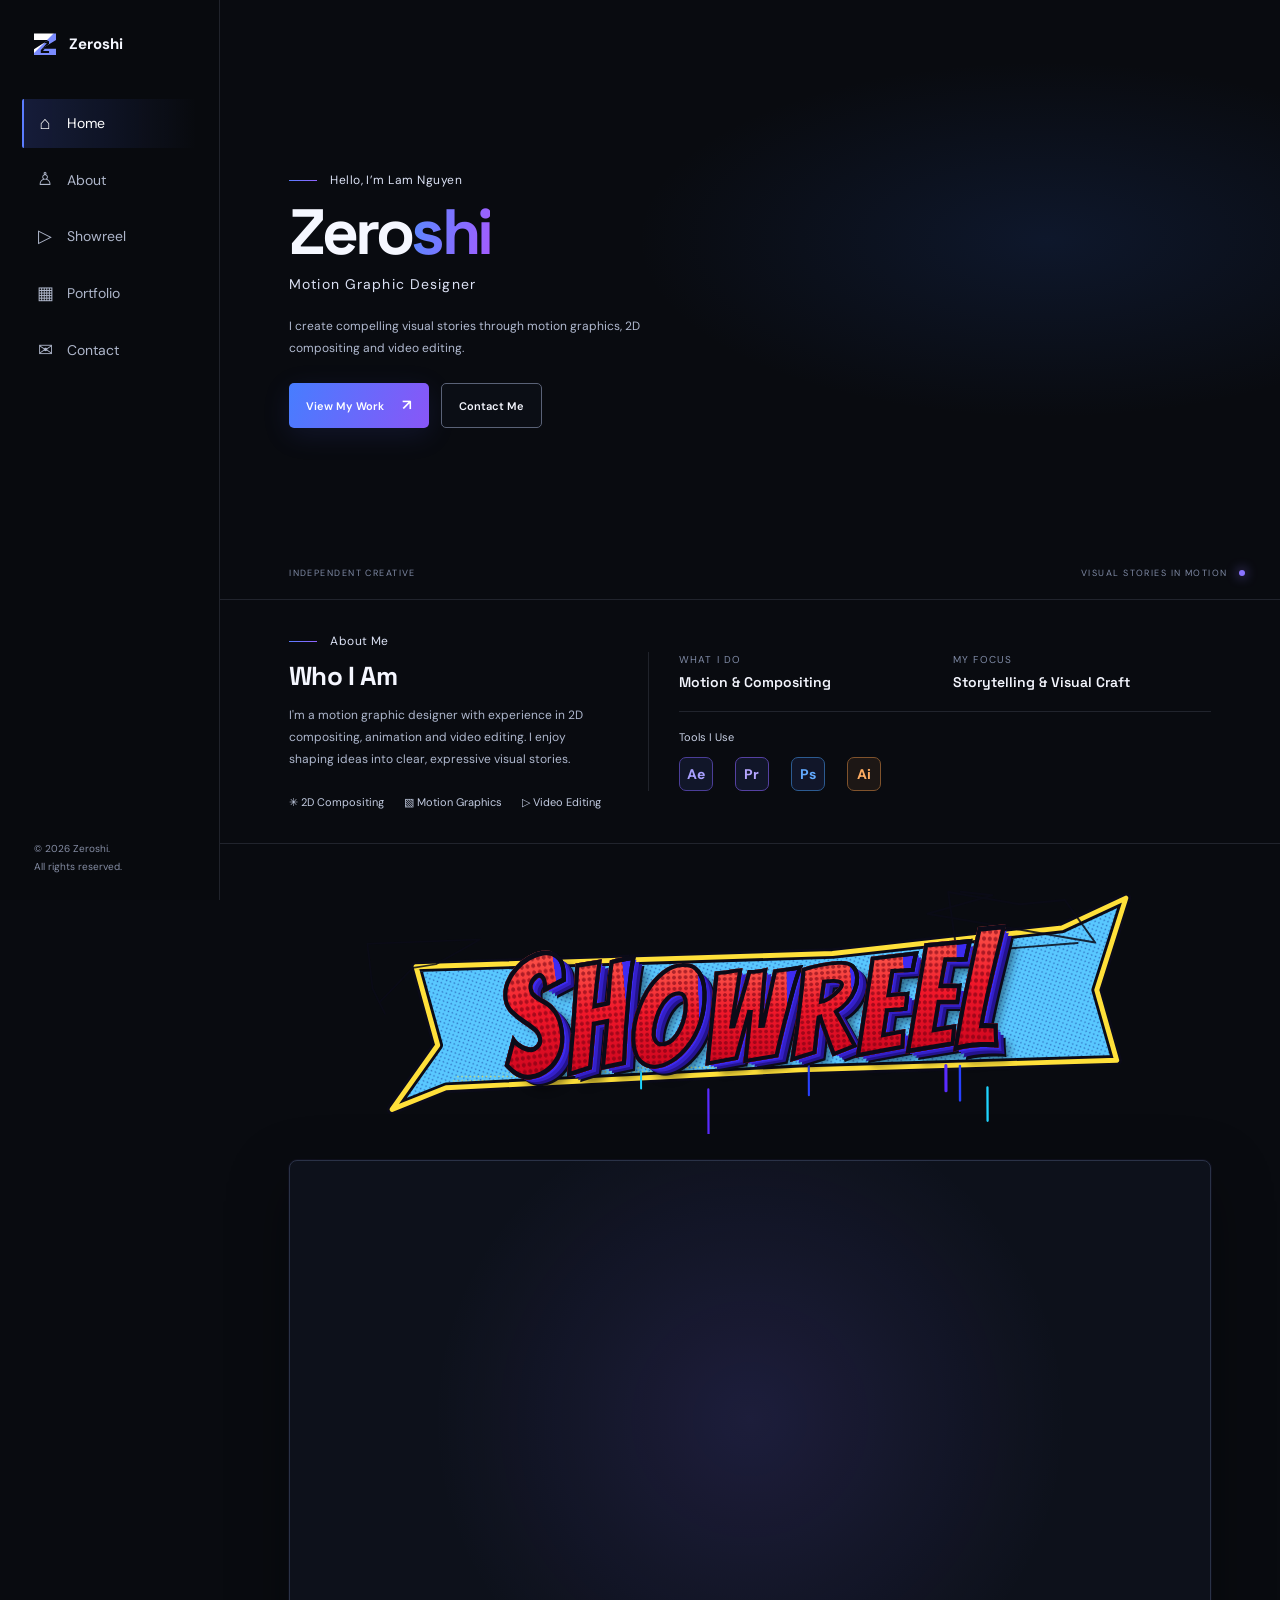
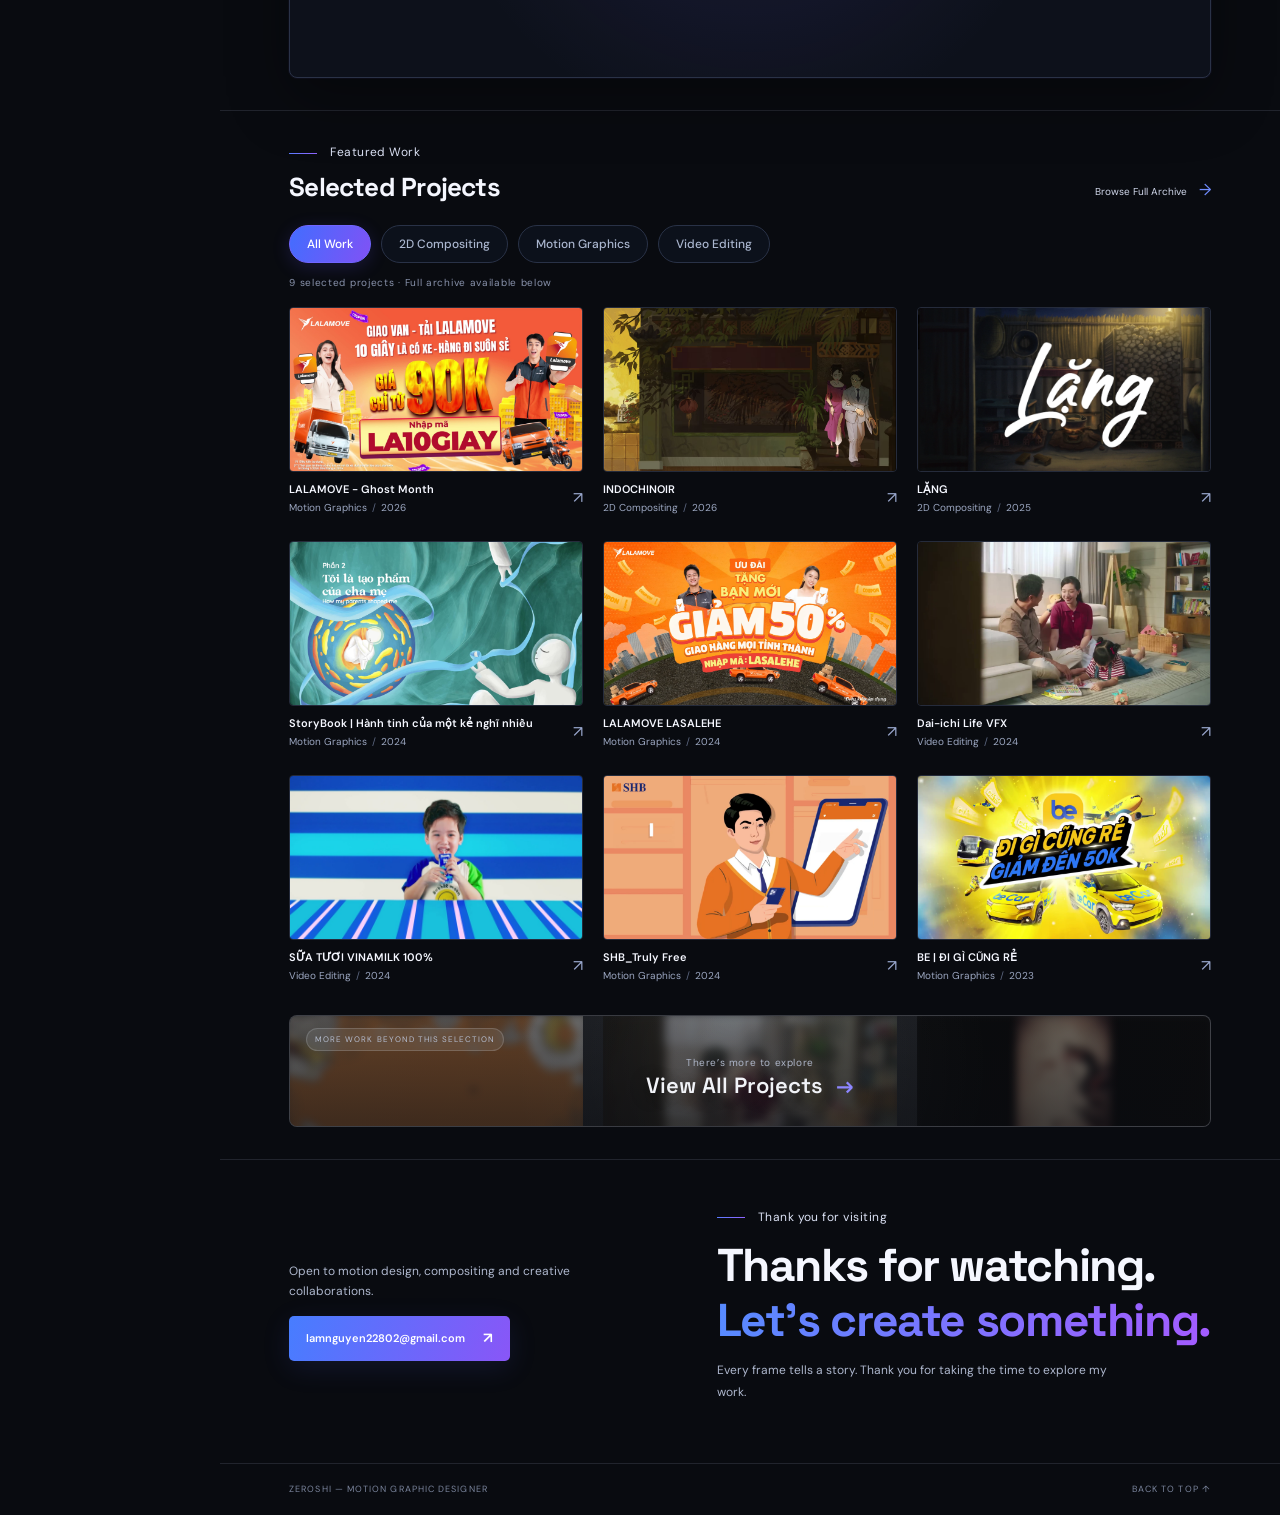
==== commit 72f91ab2: "Remove spray particles from SHOWREEL title background Co-Authored-By: Claude Opus 5.5 <noreply@anthr" ====
--- a/index.html
+++ b/index.html
@@ -10,7 +10,7 @@
   <link rel="preconnect" href="https://fonts.googleapis.com">
   <link rel="preconnect" href="https://fonts.gstatic.com" crossorigin>
   <link href="https://fonts.googleapis.com/css2?family=DM+Sans:wght@400;500;600;700&family=Space+Grotesk:wght@400;500;600;700&family=Bangers&display=swap" rel="stylesheet">
-  <link rel="stylesheet" href="styles.css?v=20261124-7">
+  <link rel="stylesheet" href="styles.css?v=20261124-8">
 </head>
 <body>
   <div class="site-shell">
@@ -52,7 +52,7 @@
       <section class="showreel section-pad" id="showreel">
         <div class="showreel-heading">
           <h2 class="sv-logo"><span class="sv-sr">Showreel</span>
-            <img class="sv-bg" src="assets/showreel-title-bg.svg?v=20261124-7" alt="" aria-hidden="true">
+            <img class="sv-bg" src="assets/showreel-title-bg.svg?v=20261124-8" alt="" aria-hidden="true">
             <span class="sv-word" aria-hidden="true"><span class="l" style="--i:0"><span class="lw"><span class="lc" data-l="S">S</span></span></span><span class="l" style="--i:1"><span class="lw"><span class="lc" data-l="H">H</span></span></span><span class="l" style="--i:2"><span class="lw"><span class="lc" data-l="O">O</span></span></span><span class="l" style="--i:3"><span class="lw"><span class="lc" data-l="W">W</span></span></span><span class="l" style="--i:4"><span class="lw"><span class="lc" data-l="R">R</span></span></span><span class="l" style="--i:5"><span class="lw"><span class="lc" data-l="E">E</span></span></span><span class="l" style="--i:6"><span class="lw"><span class="lc" data-l="E">E</span></span></span><span class="l" style="--i:7"><span class="lw"><span class="lc" data-l="L">L</span></span></span></span>
             <span class="sv-word sv-slice sv-slice-a" aria-hidden="true"><span class="l" style="--i:0"><span class="lw"><span class="lc" data-l="S">S</span></span></span><span class="l" style="--i:1"><span class="lw"><span class="lc" data-l="H">H</span></span></span><span class="l" style="--i:2"><span class="lw"><span class="lc" data-l="O">O</span></span></span><span class="l" style="--i:3"><span class="lw"><span class="lc" data-l="W">W</span></span></span><span class="l" style="--i:4"><span class="lw"><span class="lc" data-l="R">R</span></span></span><span class="l" style="--i:5"><span class="lw"><span class="lc" data-l="E">E</span></span></span><span class="l" style="--i:6"><span class="lw"><span class="lc" data-l="E">E</span></span></span><span class="l" style="--i:7"><span class="lw"><span class="lc" data-l="L">L</span></span></span></span>
             <span class="sv-word sv-slice sv-slice-b" aria-hidden="true"><span class="l" style="--i:0"><span class="lw"><span class="lc" data-l="S">S</span></span></span><span class="l" style="--i:1"><span class="lw"><span class="lc" data-l="H">H</span></span></span><span class="l" style="--i:2"><span class="lw"><span class="lc" data-l="O">O</span></span></span><span class="l" style="--i:3"><span class="lw"><span class="lc" data-l="W">W</span></span></span><span class="l" style="--i:4"><span class="lw"><span class="lc" data-l="R">R</span></span></span><span class="l" style="--i:5"><span class="lw"><span class="lc" data-l="E">E</span></span></span><span class="l" style="--i:6"><span class="lw"><span class="lc" data-l="E">E</span></span></span><span class="l" style="--i:7"><span class="lw"><span class="lc" data-l="L">L</span></span></span></span>
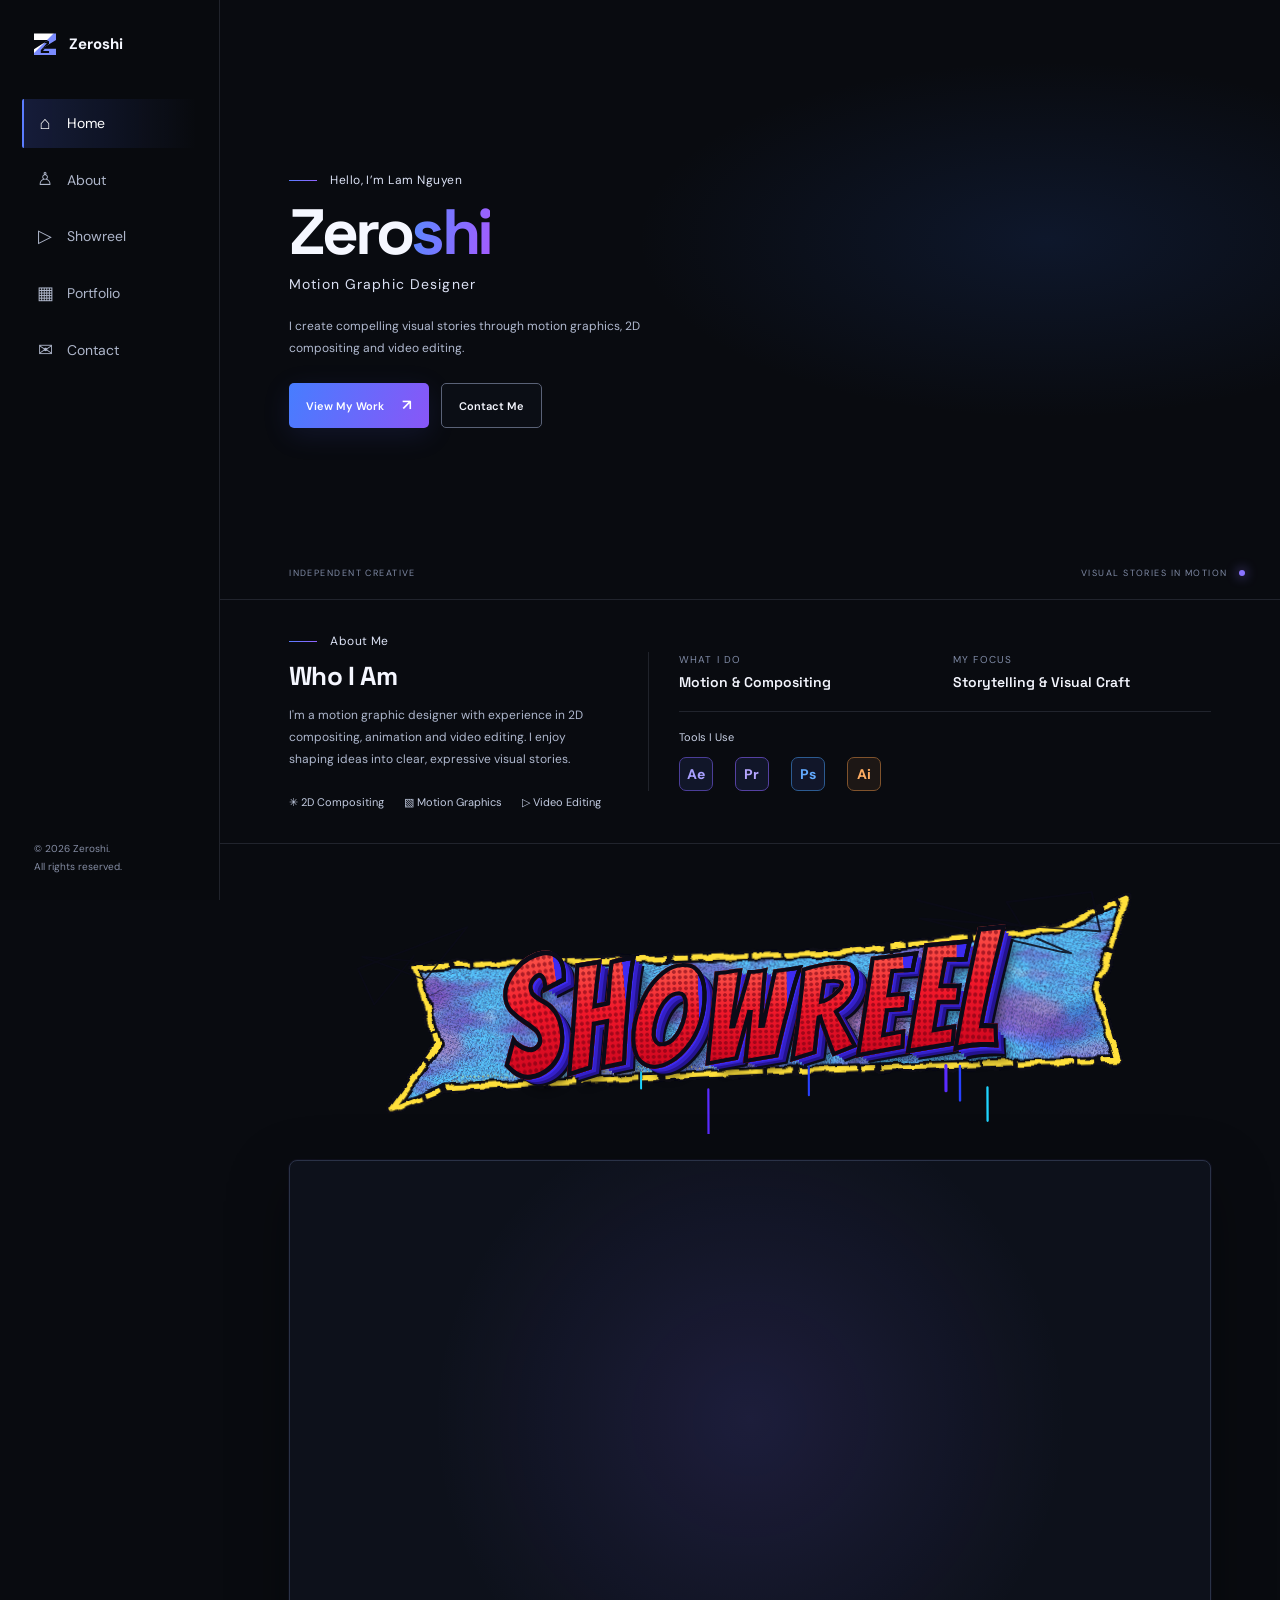
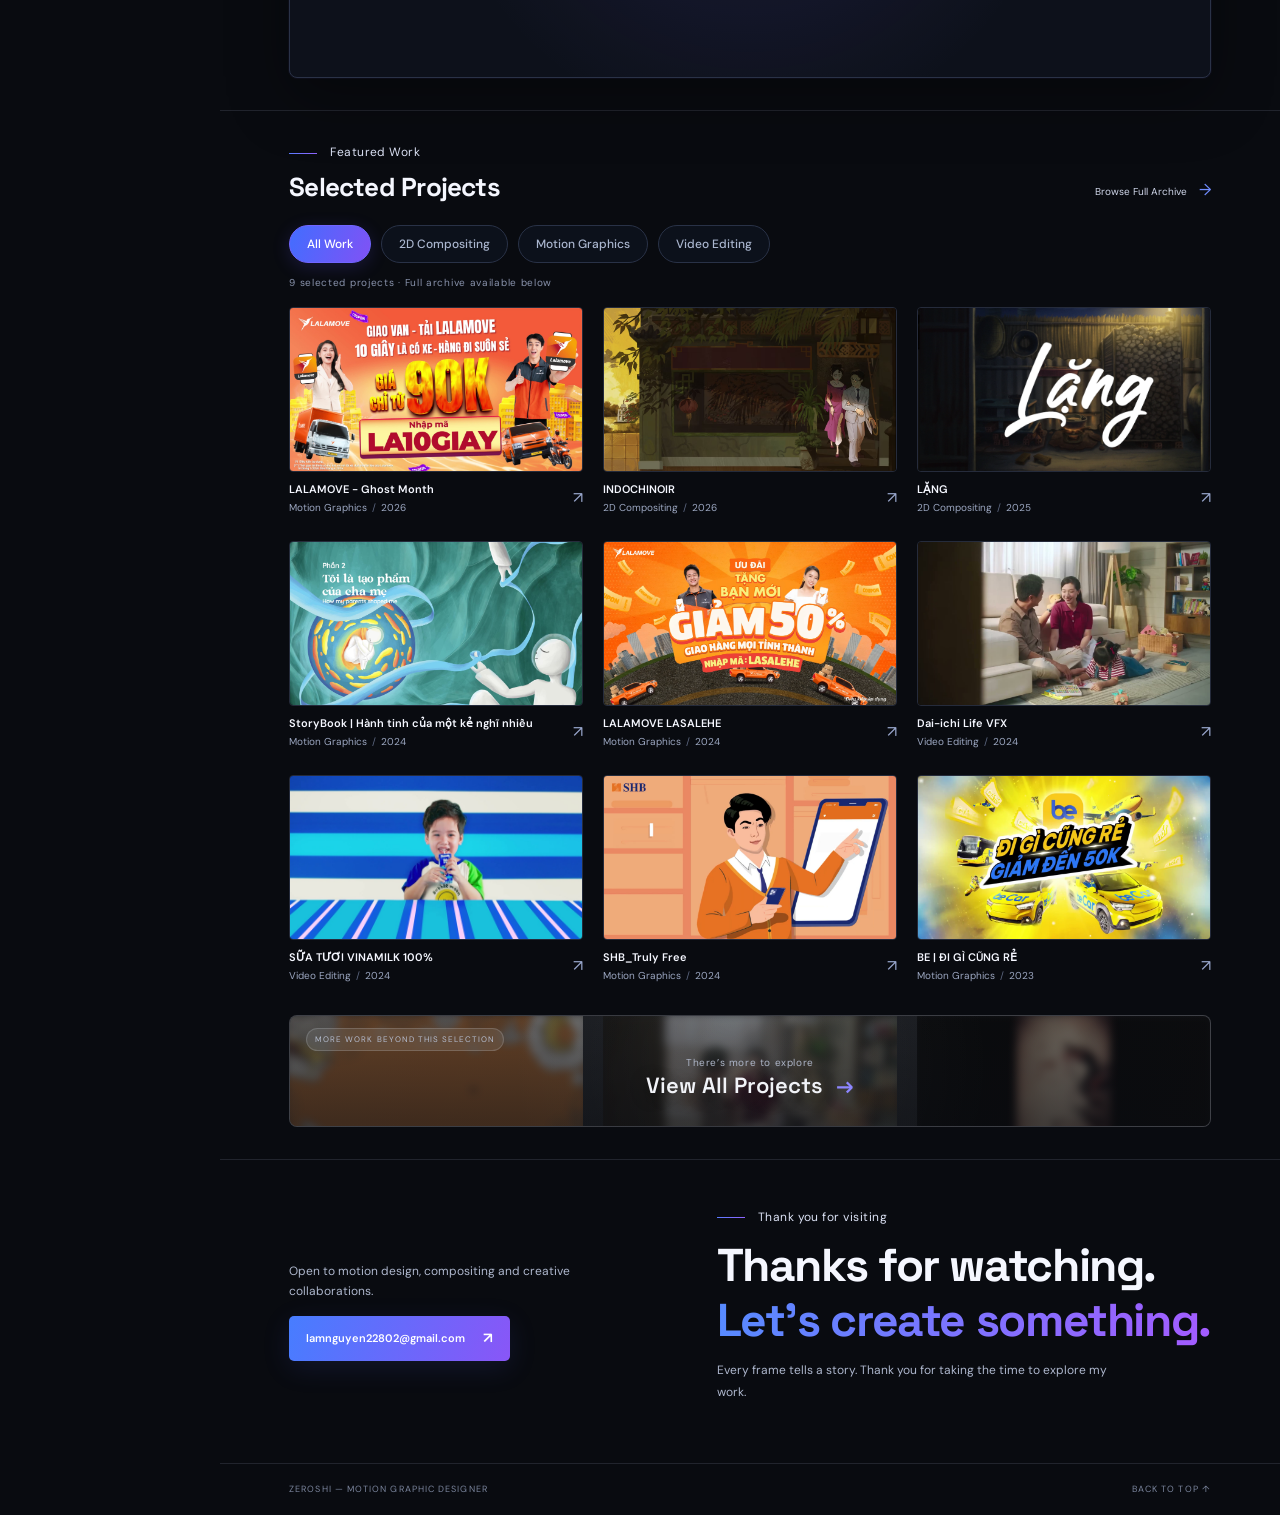
==== commit 42de35b1: "Grunge texture on SHOWREEL title banner Co-Authored-By: Claude Opus 5.5 <noreply@anthropic.com>" ====
--- a/index.html
+++ b/index.html
@@ -10,7 +10,7 @@
   <link rel="preconnect" href="https://fonts.googleapis.com">
   <link rel="preconnect" href="https://fonts.gstatic.com" crossorigin>
   <link href="https://fonts.googleapis.com/css2?family=DM+Sans:wght@400;500;600;700&family=Space+Grotesk:wght@400;500;600;700&family=Bangers&display=swap" rel="stylesheet">
-  <link rel="stylesheet" href="styles.css?v=20261124-8">
+  <link rel="stylesheet" href="styles.css?v=20261124-9">
 </head>
 <body>
   <div class="site-shell">
@@ -52,7 +52,7 @@
       <section class="showreel section-pad" id="showreel">
         <div class="showreel-heading">
           <h2 class="sv-logo"><span class="sv-sr">Showreel</span>
-            <img class="sv-bg" src="assets/showreel-title-bg.svg?v=20261124-8" alt="" aria-hidden="true">
+            <img class="sv-bg" src="assets/showreel-title-bg.svg?v=20261124-9" alt="" aria-hidden="true">
             <span class="sv-word" aria-hidden="true"><span class="l" style="--i:0"><span class="lw"><span class="lc" data-l="S">S</span></span></span><span class="l" style="--i:1"><span class="lw"><span class="lc" data-l="H">H</span></span></span><span class="l" style="--i:2"><span class="lw"><span class="lc" data-l="O">O</span></span></span><span class="l" style="--i:3"><span class="lw"><span class="lc" data-l="W">W</span></span></span><span class="l" style="--i:4"><span class="lw"><span class="lc" data-l="R">R</span></span></span><span class="l" style="--i:5"><span class="lw"><span class="lc" data-l="E">E</span></span></span><span class="l" style="--i:6"><span class="lw"><span class="lc" data-l="E">E</span></span></span><span class="l" style="--i:7"><span class="lw"><span class="lc" data-l="L">L</span></span></span></span>
             <span class="sv-word sv-slice sv-slice-a" aria-hidden="true"><span class="l" style="--i:0"><span class="lw"><span class="lc" data-l="S">S</span></span></span><span class="l" style="--i:1"><span class="lw"><span class="lc" data-l="H">H</span></span></span><span class="l" style="--i:2"><span class="lw"><span class="lc" data-l="O">O</span></span></span><span class="l" style="--i:3"><span class="lw"><span class="lc" data-l="W">W</span></span></span><span class="l" style="--i:4"><span class="lw"><span class="lc" data-l="R">R</span></span></span><span class="l" style="--i:5"><span class="lw"><span class="lc" data-l="E">E</span></span></span><span class="l" style="--i:6"><span class="lw"><span class="lc" data-l="E">E</span></span></span><span class="l" style="--i:7"><span class="lw"><span class="lc" data-l="L">L</span></span></span></span>
             <span class="sv-word sv-slice sv-slice-b" aria-hidden="true"><span class="l" style="--i:0"><span class="lw"><span class="lc" data-l="S">S</span></span></span><span class="l" style="--i:1"><span class="lw"><span class="lc" data-l="H">H</span></span></span><span class="l" style="--i:2"><span class="lw"><span class="lc" data-l="O">O</span></span></span><span class="l" style="--i:3"><span class="lw"><span class="lc" data-l="W">W</span></span></span><span class="l" style="--i:4"><span class="lw"><span class="lc" data-l="R">R</span></span></span><span class="l" style="--i:5"><span class="lw"><span class="lc" data-l="E">E</span></span></span><span class="l" style="--i:6"><span class="lw"><span class="lc" data-l="E">E</span></span></span><span class="l" style="--i:7"><span class="lw"><span class="lc" data-l="L">L</span></span></span></span>
